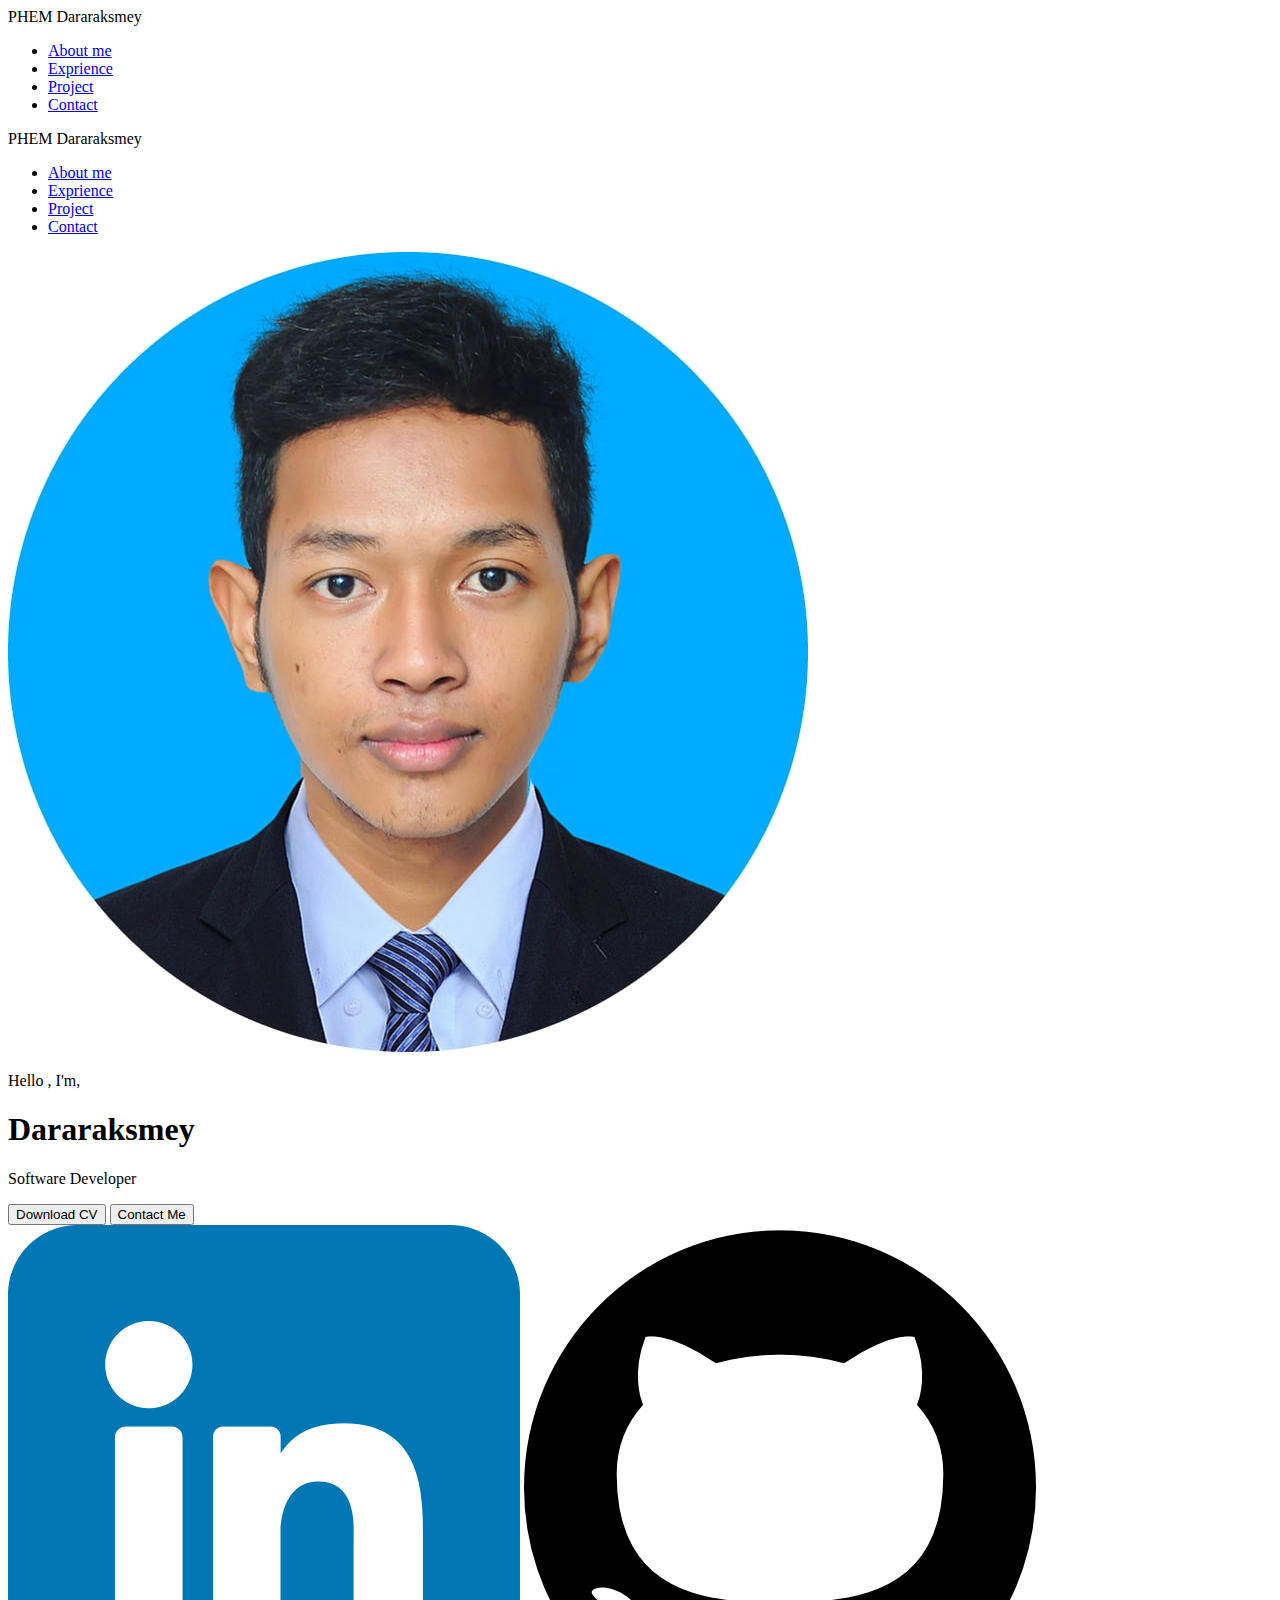
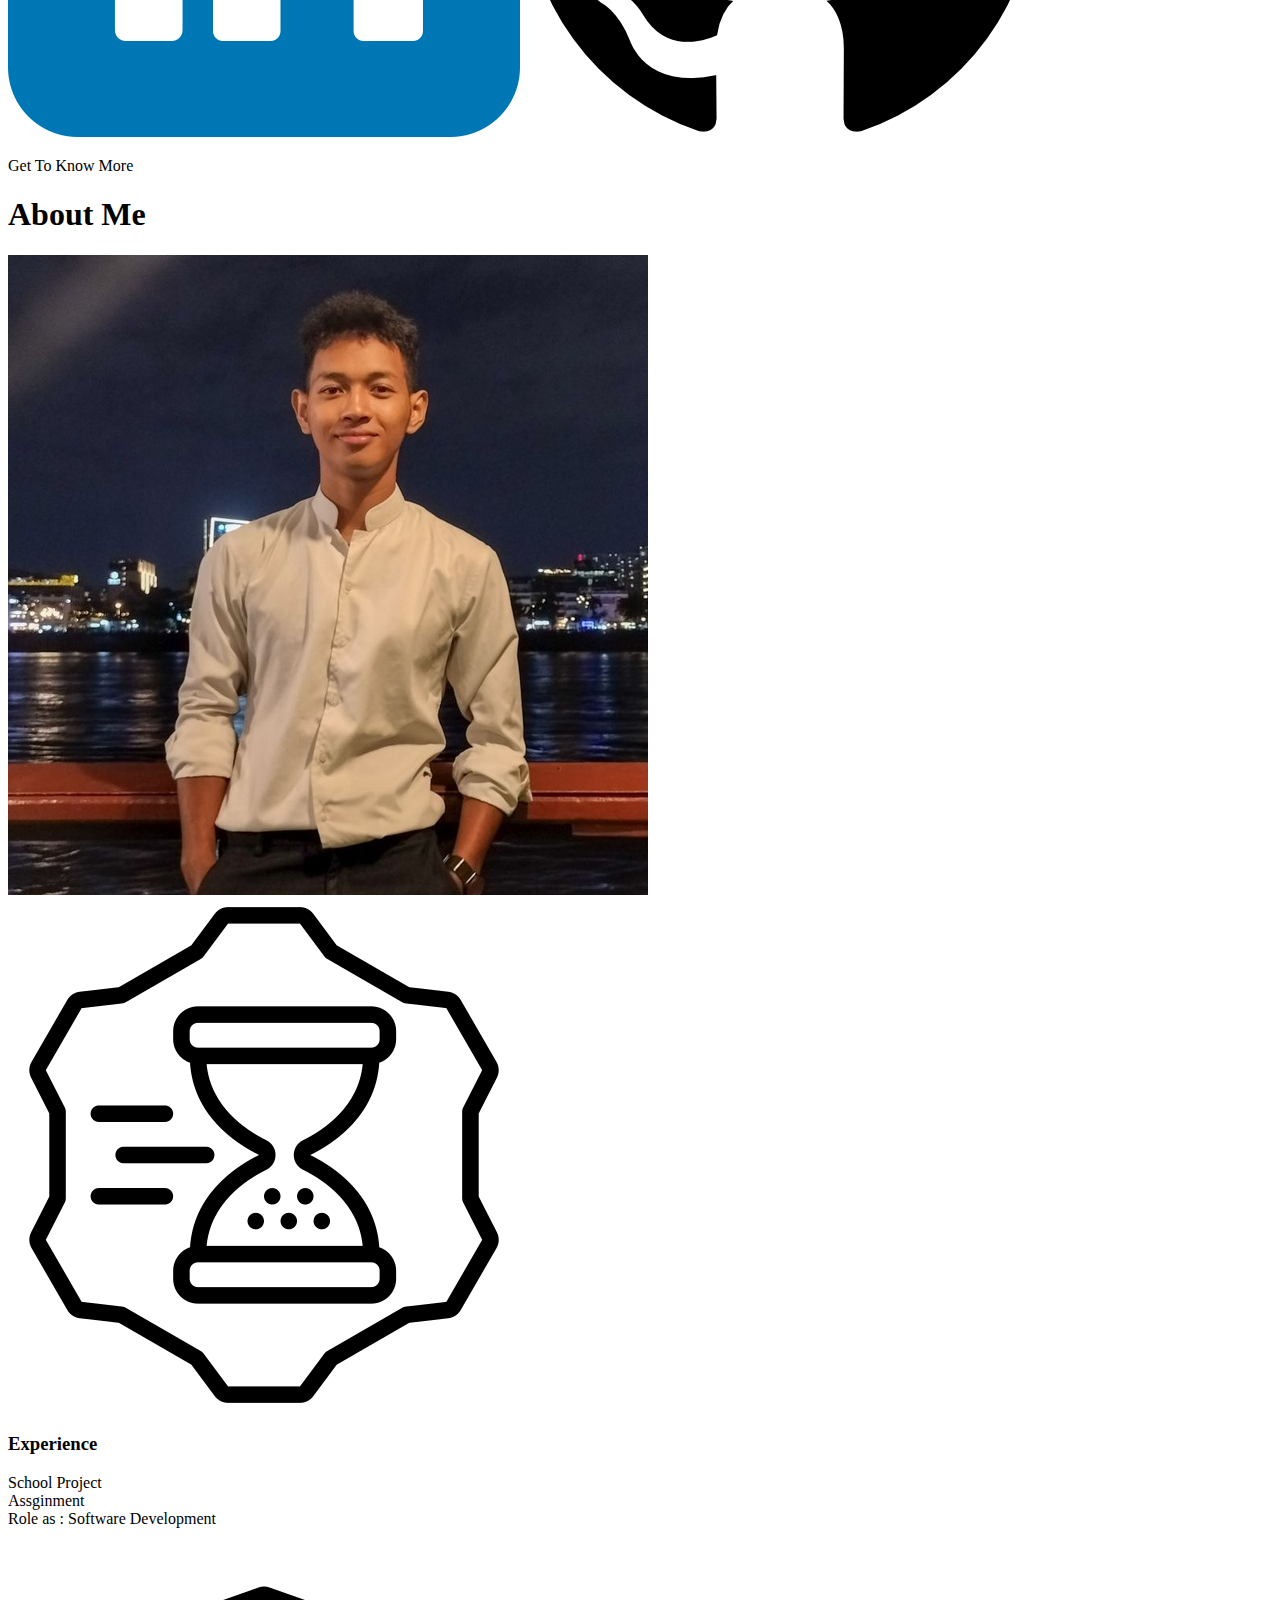
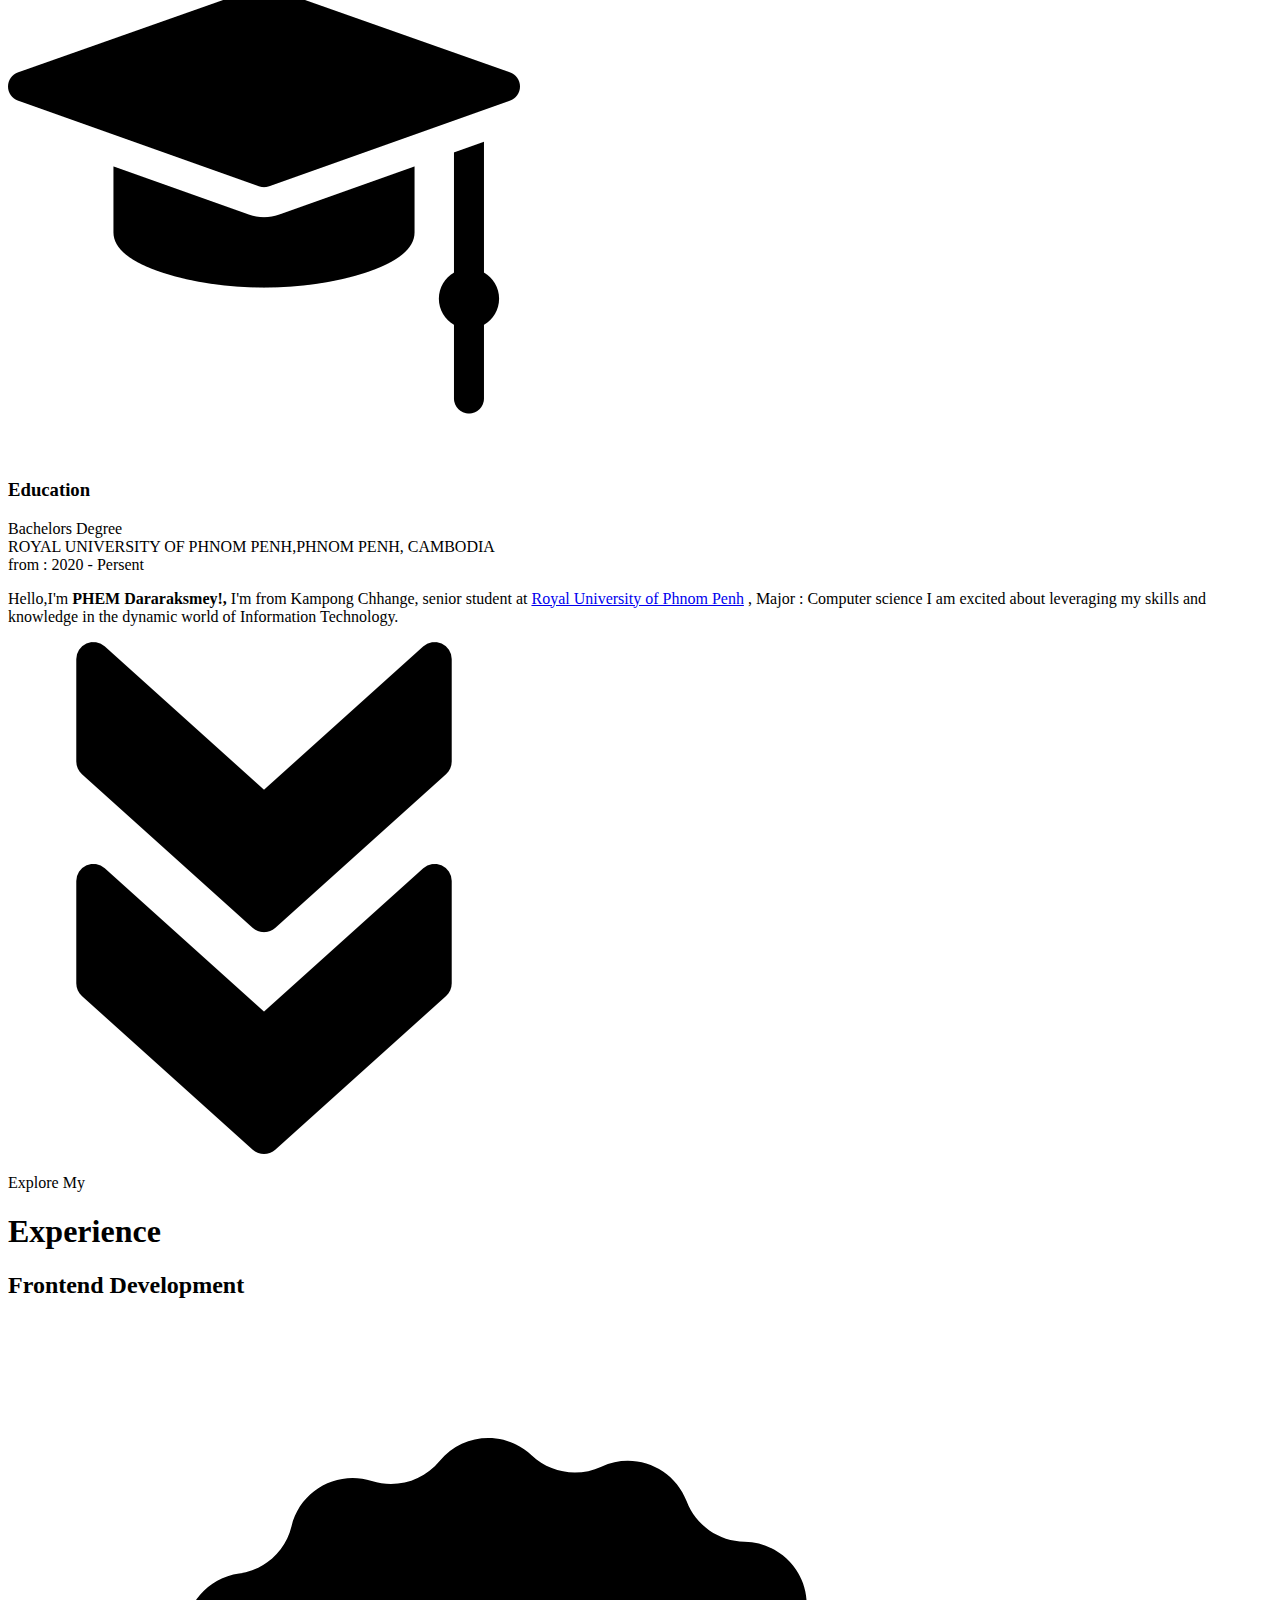
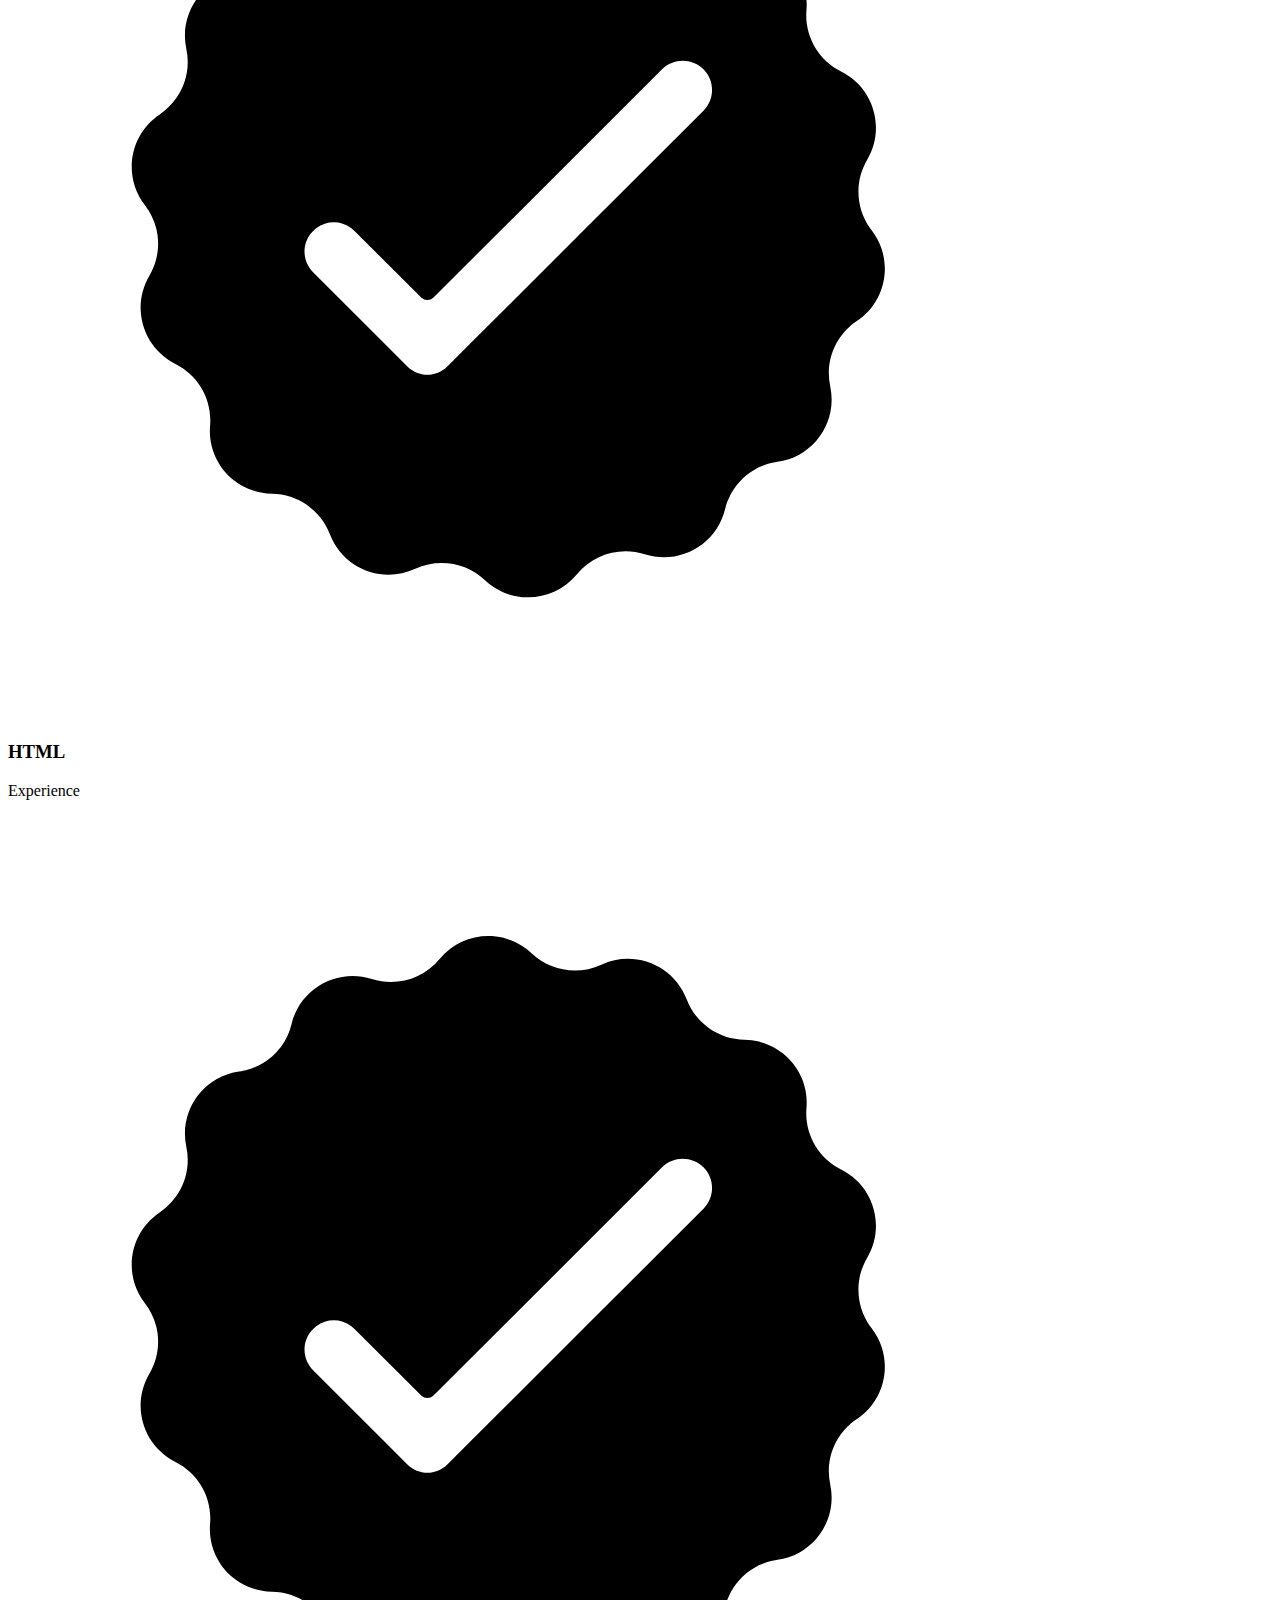
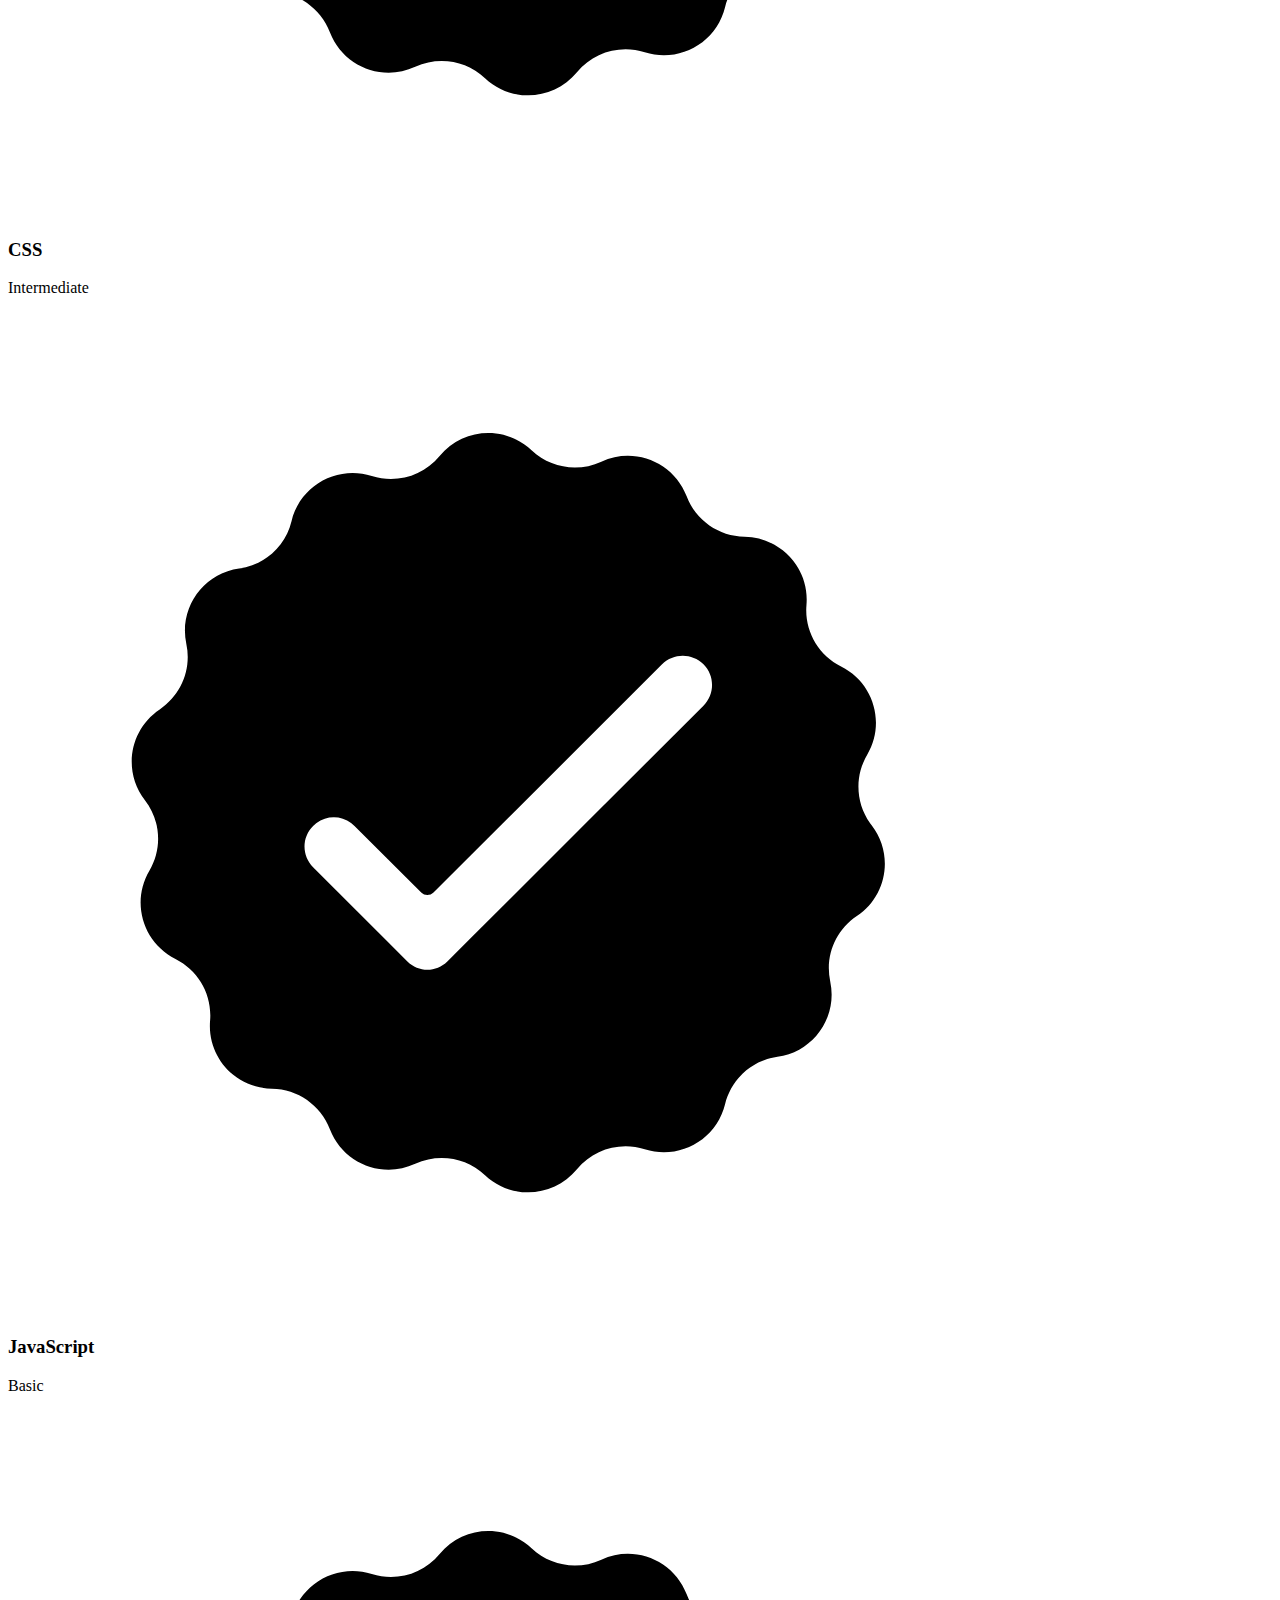
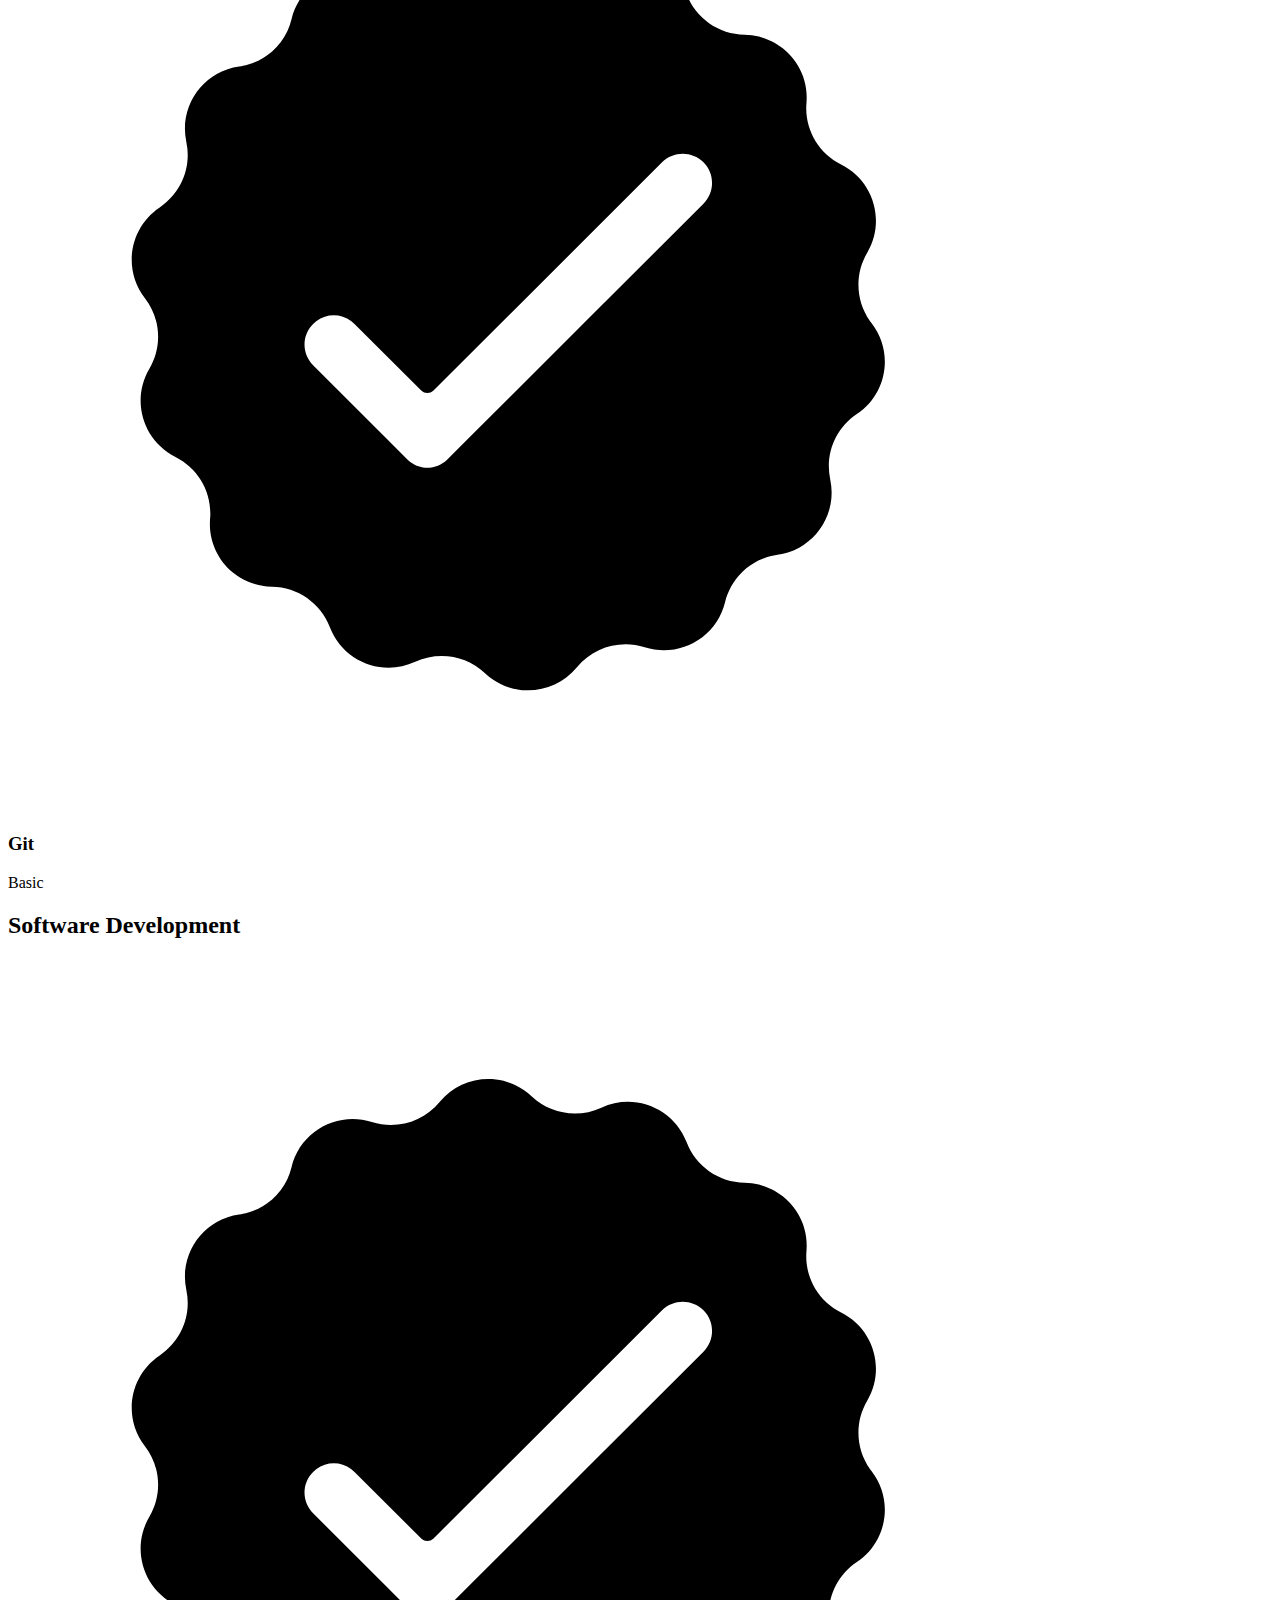
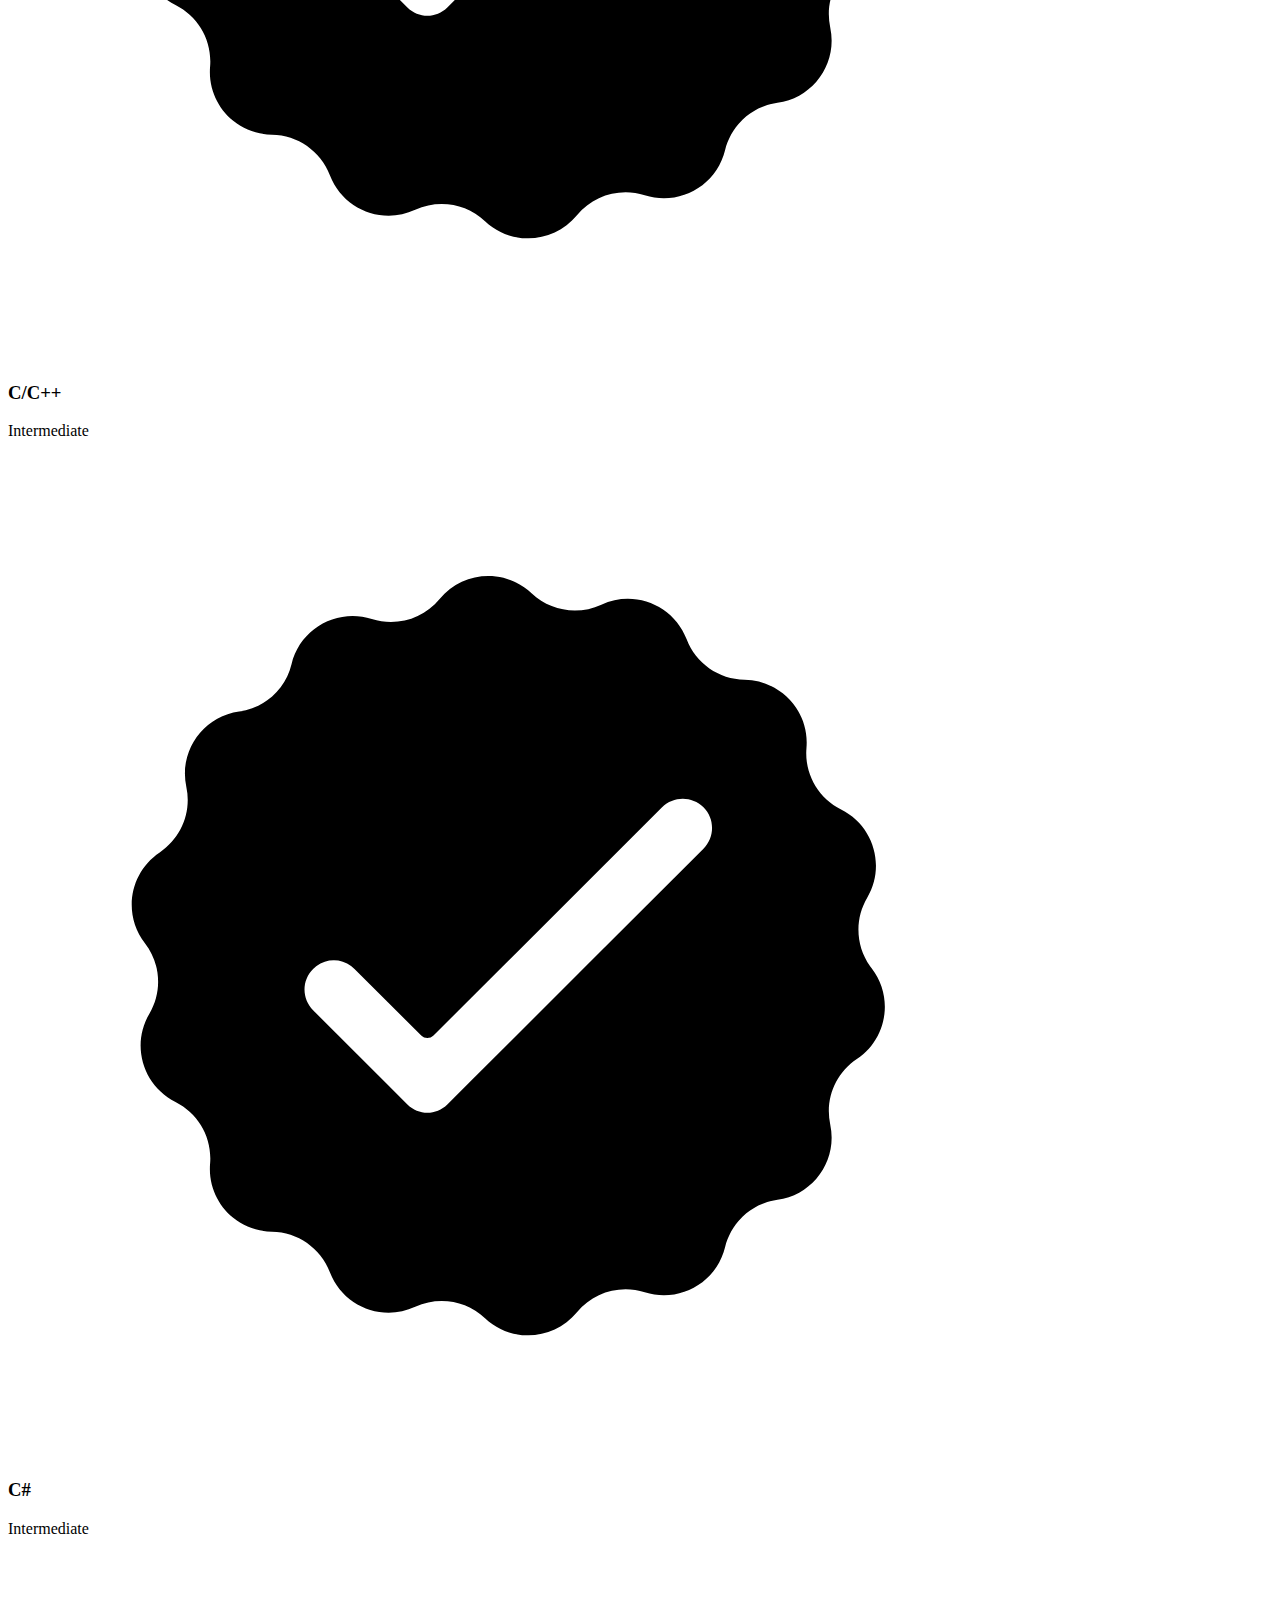
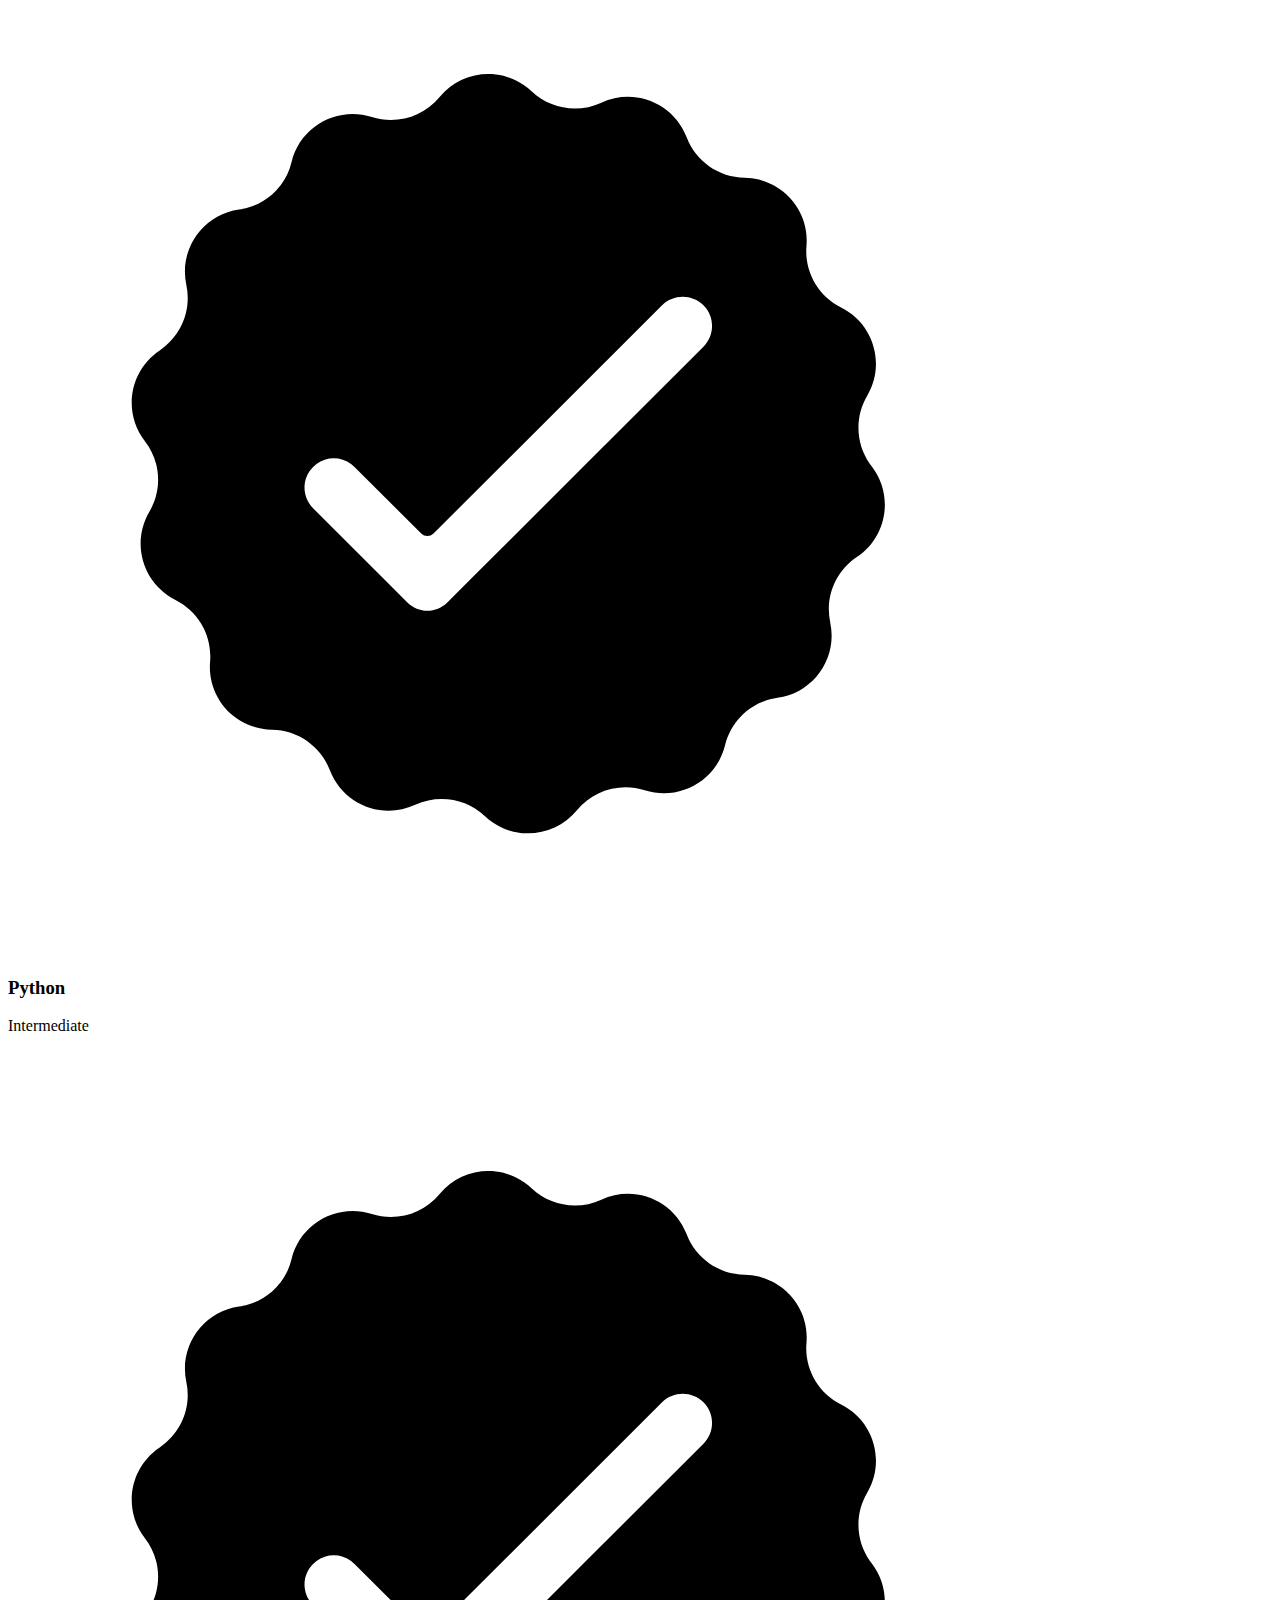
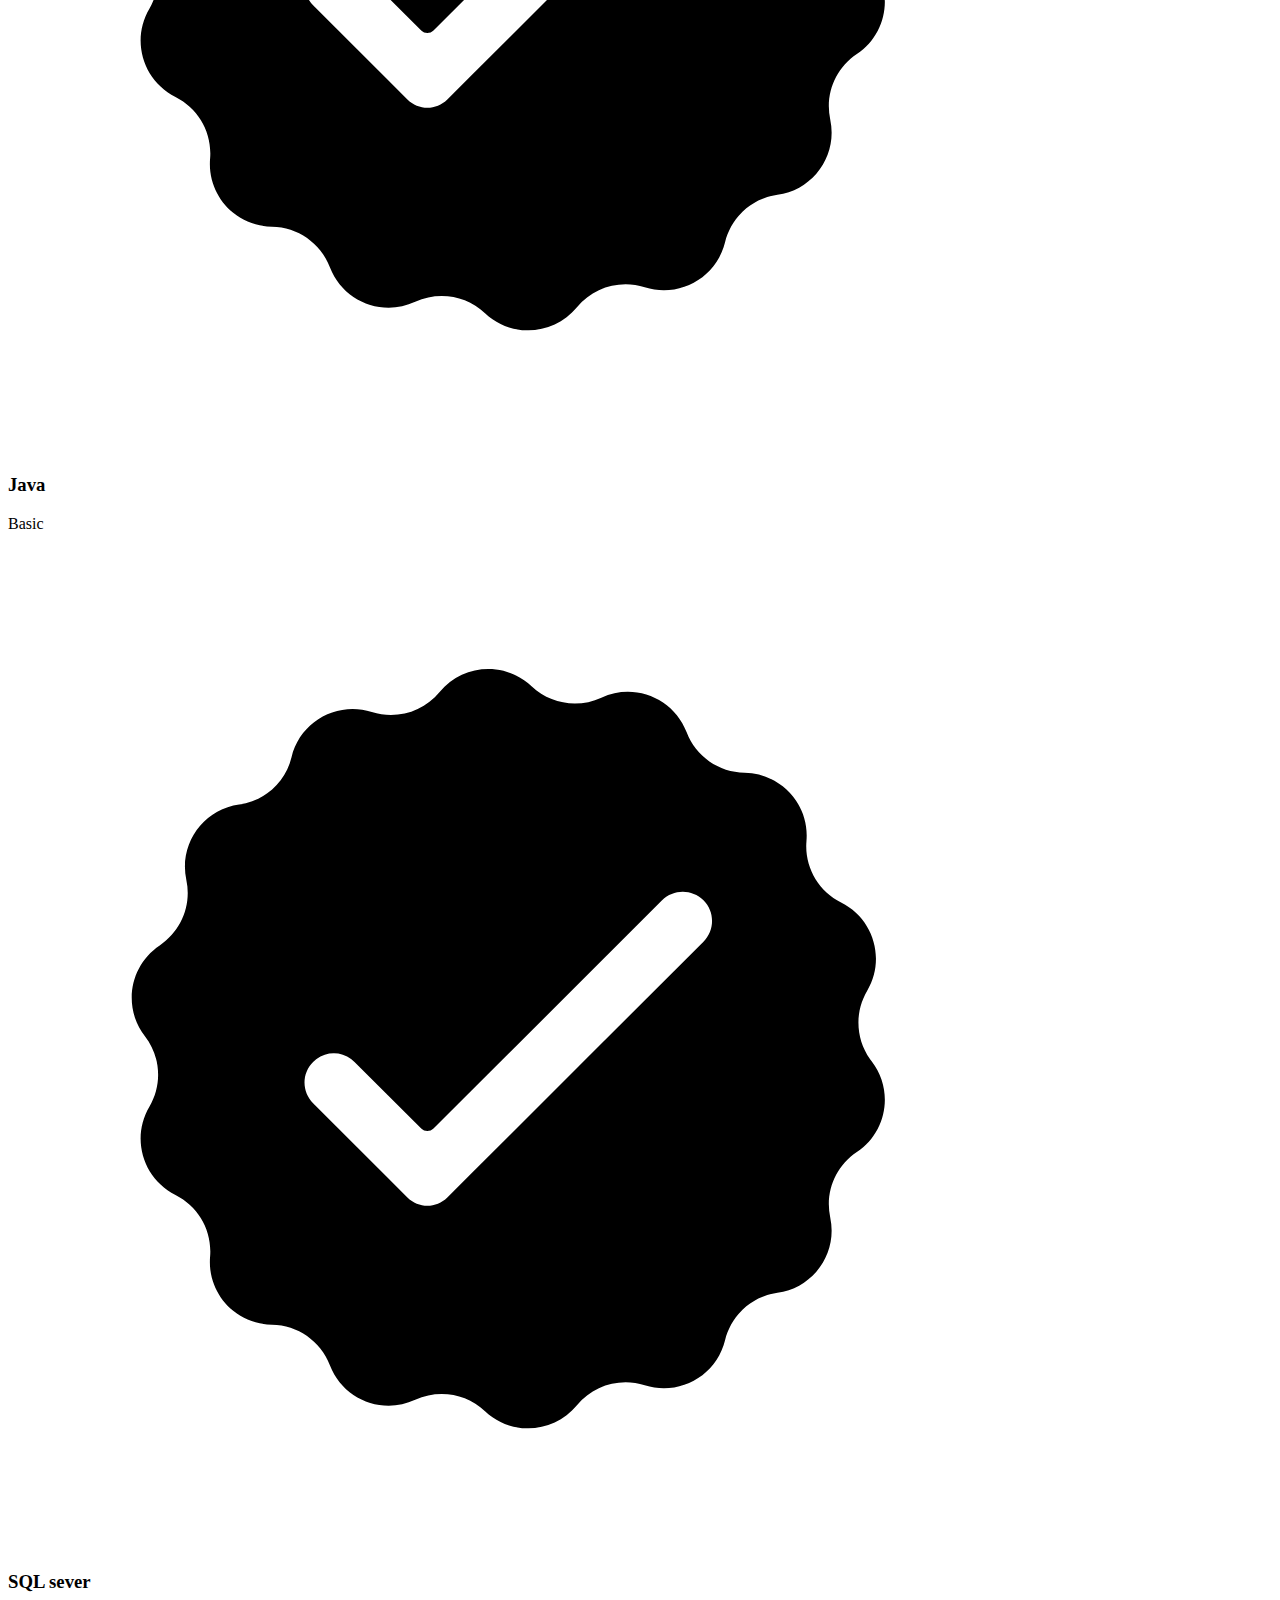
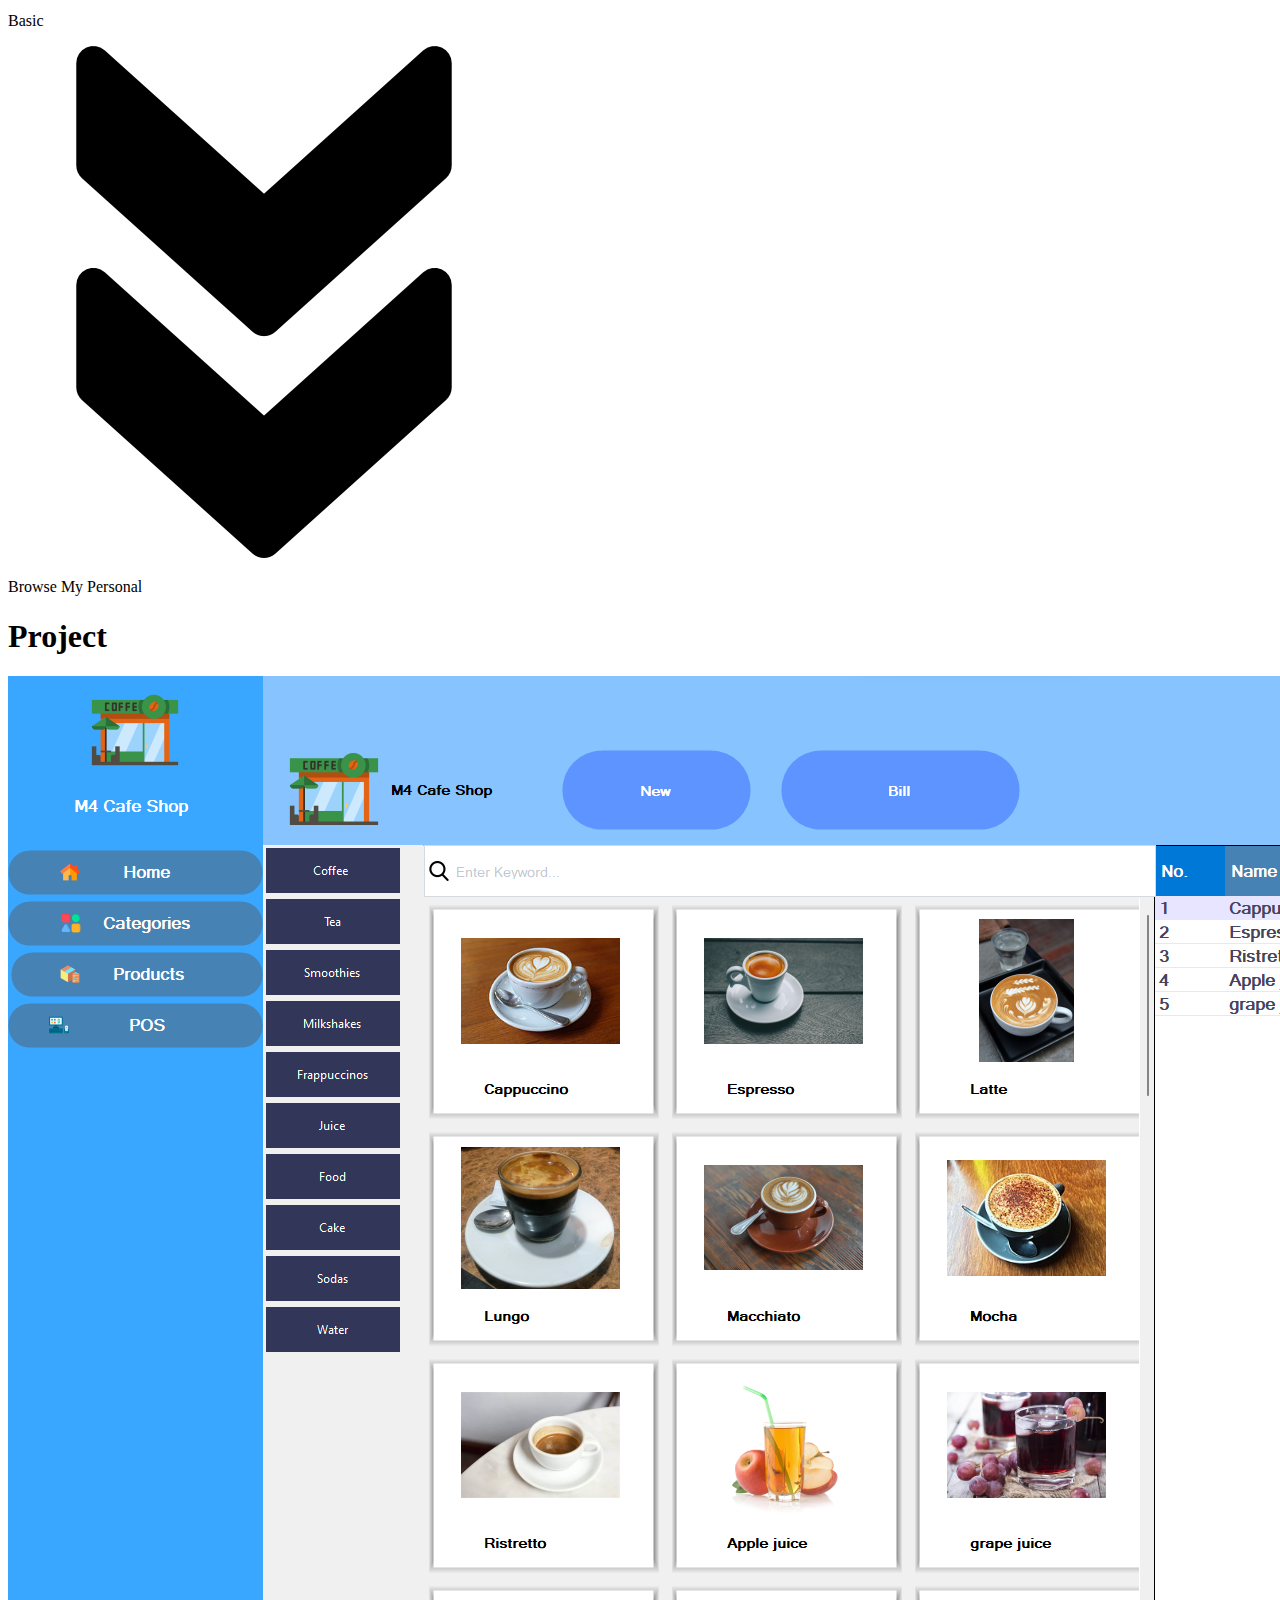
==== index.html @ fa28301b "first commit" ====
<!DOCTYPE html>
<html lang="en">
<head>
    <meta charset="UTF-8">
    <meta name="viewport" content="width=device-width, initial-scale=1.0">
    <title>Phem Dararaksmey Portfolio</title>
    <link rel="stylesheet" href="../Style/style.css">
    <link rel="stylesheet" href="../Style/muit-madie.css">
</head>
<body>
  <nav id="desktop-nav">
        <div class = "logo">PHEM Dararaksmey</div>
        <div>
            <ul class="nav-links">
                <li><a href="#about">About me</a></li>
                <li><a href="#experience">Exprience</a></li>
                <li><a href="#poject">Project</a></li>
                <li><a href="#contact">Contact</a></li>
            </ul>
        </div>
  </nav>
  <nav id="hamburger-nav">
        <div class = "logo">PHEM Dararaksmey</div>
        <div class = hamburger-menu>
            <div class="hamburger-icon" onclick="toggleMenu()">
                <span></span>
                <span></span>
                <span></span>
            </div>
            <div class="menu-links">
                <ul>
                    <li><a href="#about" onclick="toggleMenu()">About me</a></li>
                    <li><a href="#experience"onclick="toggleMenu()">Exprience</a></li>
                    <li><a href="#poject"onclick="toggleMenu()">Project</a></li>
                    <li><a href="#contact"onclick="toggleMenu()">Contact</a></li>
                </ul>
            </div>
        </div>
  </nav>
  <section id = "profile">
        <div class="section__pic-container">
            <img src="../Media/profile.jpg" alt="PHEM Dararaksmey profile image">
        </div>
        <div class="section__text">
            <p class="section__text__p1">Hello , I'm,</p>
            <h1 class="title">Dararaksmey</h1>
            <p class="section__text__p2">Software Developer</p>
                <div class="btn-container">
                    <button class="btn btn_Download-cv "onclick="window.open('../Media/PHEM Dararaksmey CV.pdf')">Download CV</button>
                    <button class="btn btn_Contact-me "onclick="window.open('#contact')">Contact Me</button>
                </div>    
                <div id="socials-container">
                    <img src="../Media/linkin-icon.png" alt="My linkin profile" class="icon" onclick="location.href ='https://www.linkedin.com/'">
                    <img src="../Media/github-icon.png" alt="My github profile" class="icon" onclick="location.href ='https://github.com/PHEM-Dararaksmey'">
                </div>
        </div>
  </section>
  <section id="about">
     <p class="section__text__p1">Get To Know More</p>
      <h1 class="title">About Me</h1>
        <div class="section-container">
          <div class="section__pic-container">
            <img
              src="../Media/about profile.jpg"
              alt="Profile picture"
              class="about-pic"
            />
          </div>
          <div class="about-details-container">
            <div class="about-containers">
              <div class="details-container">
                <img
                  src="../Media/Exprience icon.png"
                  alt="Experience icon"
                  class="icon"
                />
                <h3>Experience</h3>
                <p> School Project <br />
                    Assginment <br>
                    Role as : Software Development</p>
              </div>
              <div class="details-container">
                <img
                  src="../Media/Education icon.png"
                  alt="Education icon"
                  class="icon"
                />
                <h3>Education</h3>
                <p>Bachelors Degree <br />
                  ROYAL UNIVERSITY OF PHNOM PENH,PHNOM PENH, CAMBODIA <br>
                  from : 2020 - Persent <br>
                </p>
              </div>
            </div>
            <div class="text-container">
              <p>
                Hello,I'm <strong>PHEM Dararaksmey!,</strong>
                I'm from Kampong Chhange, senior student at <a href="https://www.rupp.edu.kh/">Royal University of Phnom Penh</a> , Major : Computer science
                I am excited about leveraging my skills and knowledge in the dynamic world of Information Technology.
              </p>
            </div>
          </div>
        </div>
        <img
          src="../Media/arrow icon.png"
          alt="Arrow icon"
          class="icon arrow"
          onclick="location.href='./#experience'"
        />
      </section>
    <section id="experience">
      <p class="section__text__p1">Explore My</p>
      <h1 class="title">Experience</h1>
      <div class="experience-details-container">
        <div class="about-containers">
          <div class="details-container">
            <h2 class="experience-sub-title">Frontend Development</h2>
            <div class="article-container">
              <article>
                <img src="../Media/checkmark.png" alt="Experience icon" class="icon">
                <div>
                  <h3>HTML</h3>
                  <p>Experience</p>
                </div>
            </article>
              <article>
                <img src="../Media/checkmark.png" alt="Experience icon" class="icon">
                <div>
                  <h3>CSS</h3>
                  <p>Intermediate</p>
                </div>
            </article>
              <article>
                <img src="../Media/checkmark.png" alt="Experience icon" class="icon">
                <div>
                  <h3>JavaScript</h3>
                  <p>Basic</p>
                </div>
            </article>
              <!-- <article>
                <img src="../Media/checkmark.png" alt="Experience icon" class="icon">
                <div>
                  <h3>JavaScript</h3>
                  <p>Basic</p>
                </div>
            </article> -->
            <article>
              <img src="../Media/checkmark.png" alt="Experience icon" class="icon">
              <div>
                <h3>Git</h3>
                <p>Basic</p>
              </div>
          </article>
            </div>
          </div>
          <div class="details-container">
            <h2 class="experience-sub-title">Software Development</h2>
            <div class="article-container">
              <article>
                <img src="../Media/checkmark.png" alt="Experience icon" class="icon">
                <div>
                  <h3>C/C++</h3>
                  <p>Intermediate</p>
                </div>
            </article>
              <article>
                <img src="../Media/checkmark.png" alt="Experience icon" class="icon">
                <div>
                  <h3>C#</h3>
                  <p>Intermediate</p>
                </div>
            </article>
              <article>
                <img src="../Media/checkmark.png" alt="Experience icon" class="icon">
                <div>
                  <h3>Python</h3>
                  <p>Intermediate</p>
                </div>
            </article>
              <article>
                <img src="../Media/checkmark.png" alt="Experience icon" class="icon">
                <div>
                  <h3>Java</h3>
                  <p>Basic</p>
                </div>
            </article>
            <article>
              <img src="../Media/checkmark.png" alt="Experience icon" class="icon">
              <div>
                <h3>SQL sever</h3>
                <p>Basic</p>
              </div>
             </article>
            </div>
          </div>
        </div>
      </div>
      <img
      src="../Media/arrow icon.png"
      alt="Arrow icon"
      class="icon arrow"
      onclick="location.href='./#poject'"
    />
    </section>
    <section id="project">
      <p class="section__text__p1">Browse My Personal</p>
      <h1 class="title">Project</h1>
      <div class="experience-details-container">
        <div class="about-containers">
          <div class="details-container">
            <div class="article-container">
              <img src="../Media/Cafe Shop POS.png" alt="Cafe POS System" class="project-img">
            </div>
            <h2 class="experience-sub-title project-title">Cafe POS System (C#.Net)</h2>
            <div class="btn-container">
              <button 
                class="btn btn-github" 
                onclick="location.href='https://github.com/PHEM-Dararaksmey/Cafe-Shop-POS-System'"
              >
              Github
              </button>
              <button
              class="btn btn-LiveDemo" 
              onclick="location.href='https://www.youtube.com/channel/UCWuFyLzy_G9qHknCTqGNP5g'"
              >
              Live Demo
              </button>
            </div>
          </div>
          <div class="details-container color-container">
            <div class="article-container">
              <img src="../Media/Slot machines.png" 
              alt="Project 2" 
              class="project-img">  
            </div>
            <h2 class="experience-sub-title project-title">slot-machine(JavaScript)</h2>
            <div class="btn-container">
              <button
              class="btn btn-github"
              onclick="location.href='https://github.com/PHEM-Dararaksmey/slot-machine-JavaScript'"
              >
              Github
              </button>
              <button 
              class="btn btn-LiveDemo"
              onclick="location.href='https://www.youtube.com/channel/UCWuFyLzy_G9qHknCTqGNP5g'"
              >
              Live Demo
              </button>
            </div>
          </div>
          <div class="details-container color-container">
            <div class="article-container">
              <img src="../Media/Re.png" 
              alt="Project 3" 
              class="project-img">  
            </div>
            <h2 class="experience-sub-title project-title">Renovation company website</h2>
            <div class="btn-container">
              <button
              class="btn btn-github"
              onclick="location.href='https://github.com/PHEM-Dararaksmey/Renovation-company'"
              >
              Github
              </button>
              <button 
              class="btn btn-LiveDemo"
              onclick="location.href='https://www.youtube.com/channel/UCWuFyLzy_G9qHknCTqGNP5g'"
              >
              Live Demo
              </button>
            </div>
          </div>
        </div>
      </div>
      <img
        src="../Media/arrow icon.png"
        alt="Arrow icon"
        class="icon arrow"
        onclick="location.href='./#contact'"
      />
    </section>
    <script src="script.js"></script>
</body>
</html>
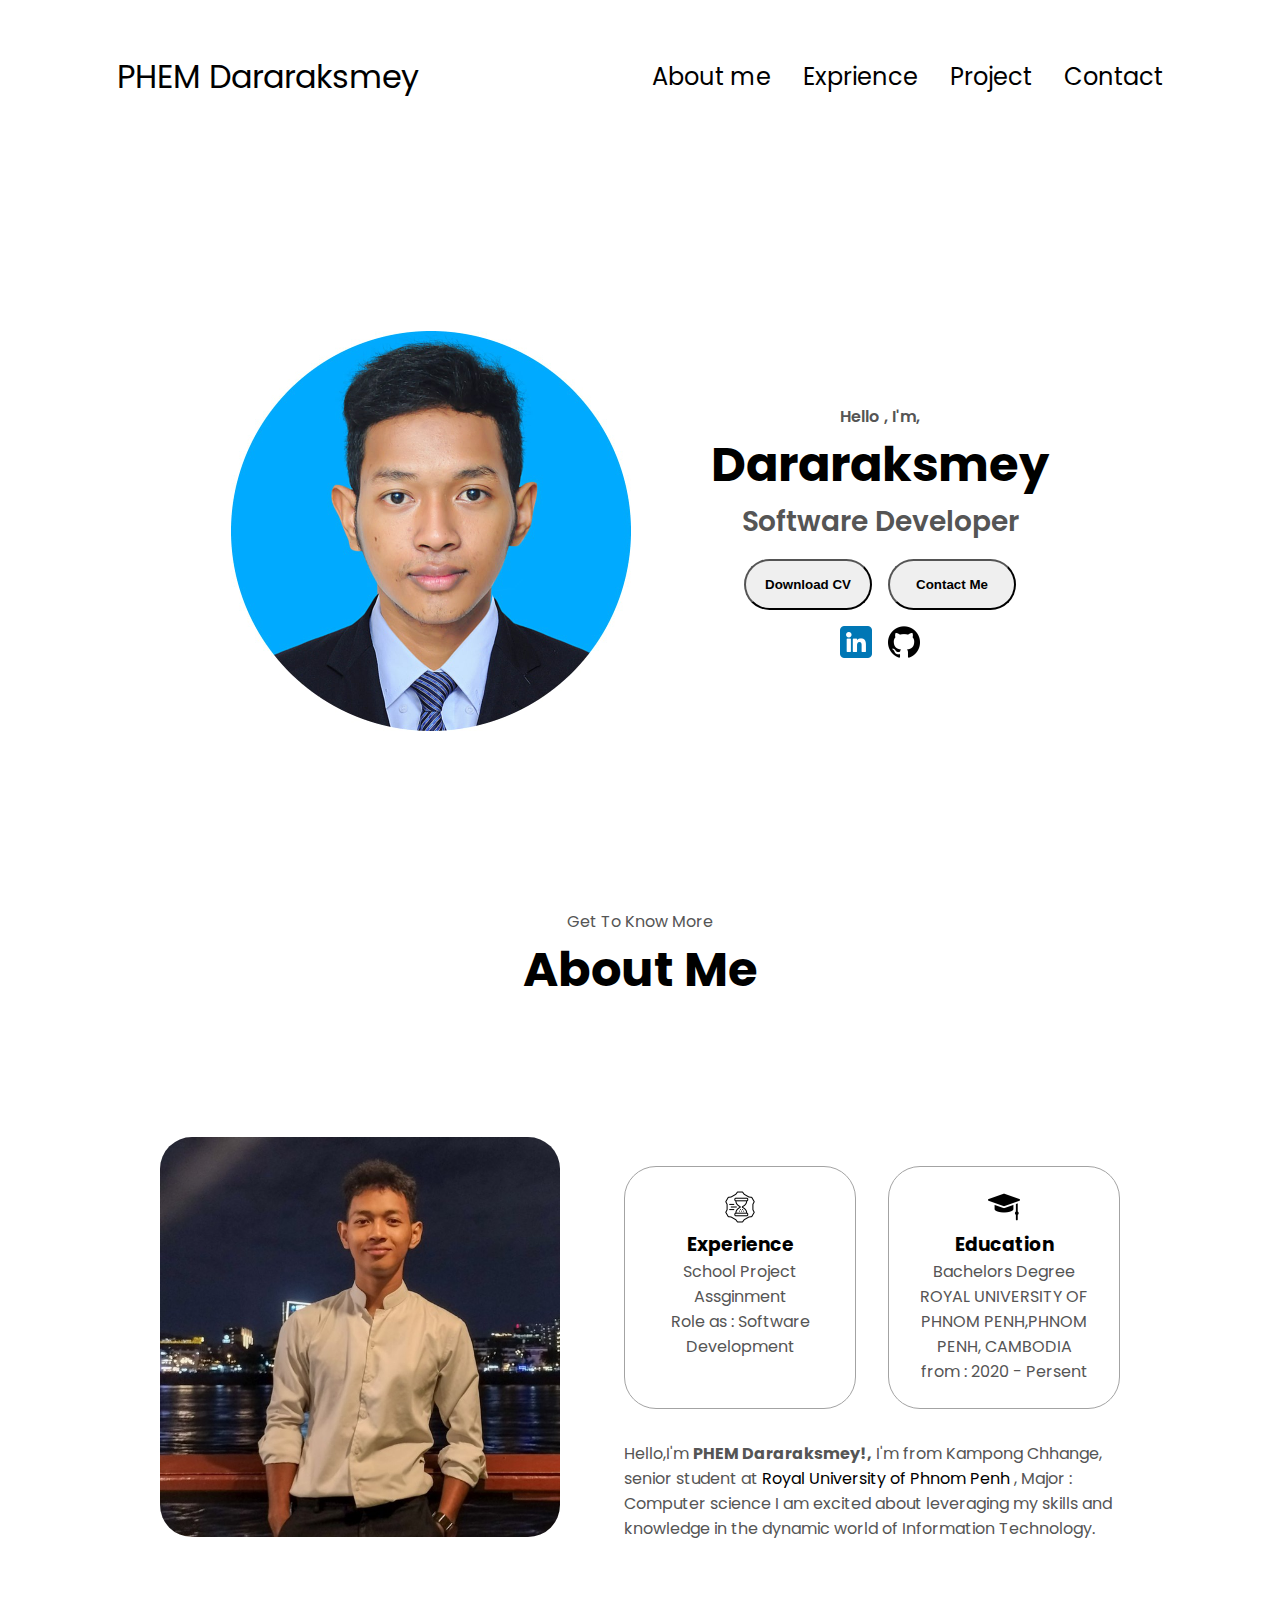
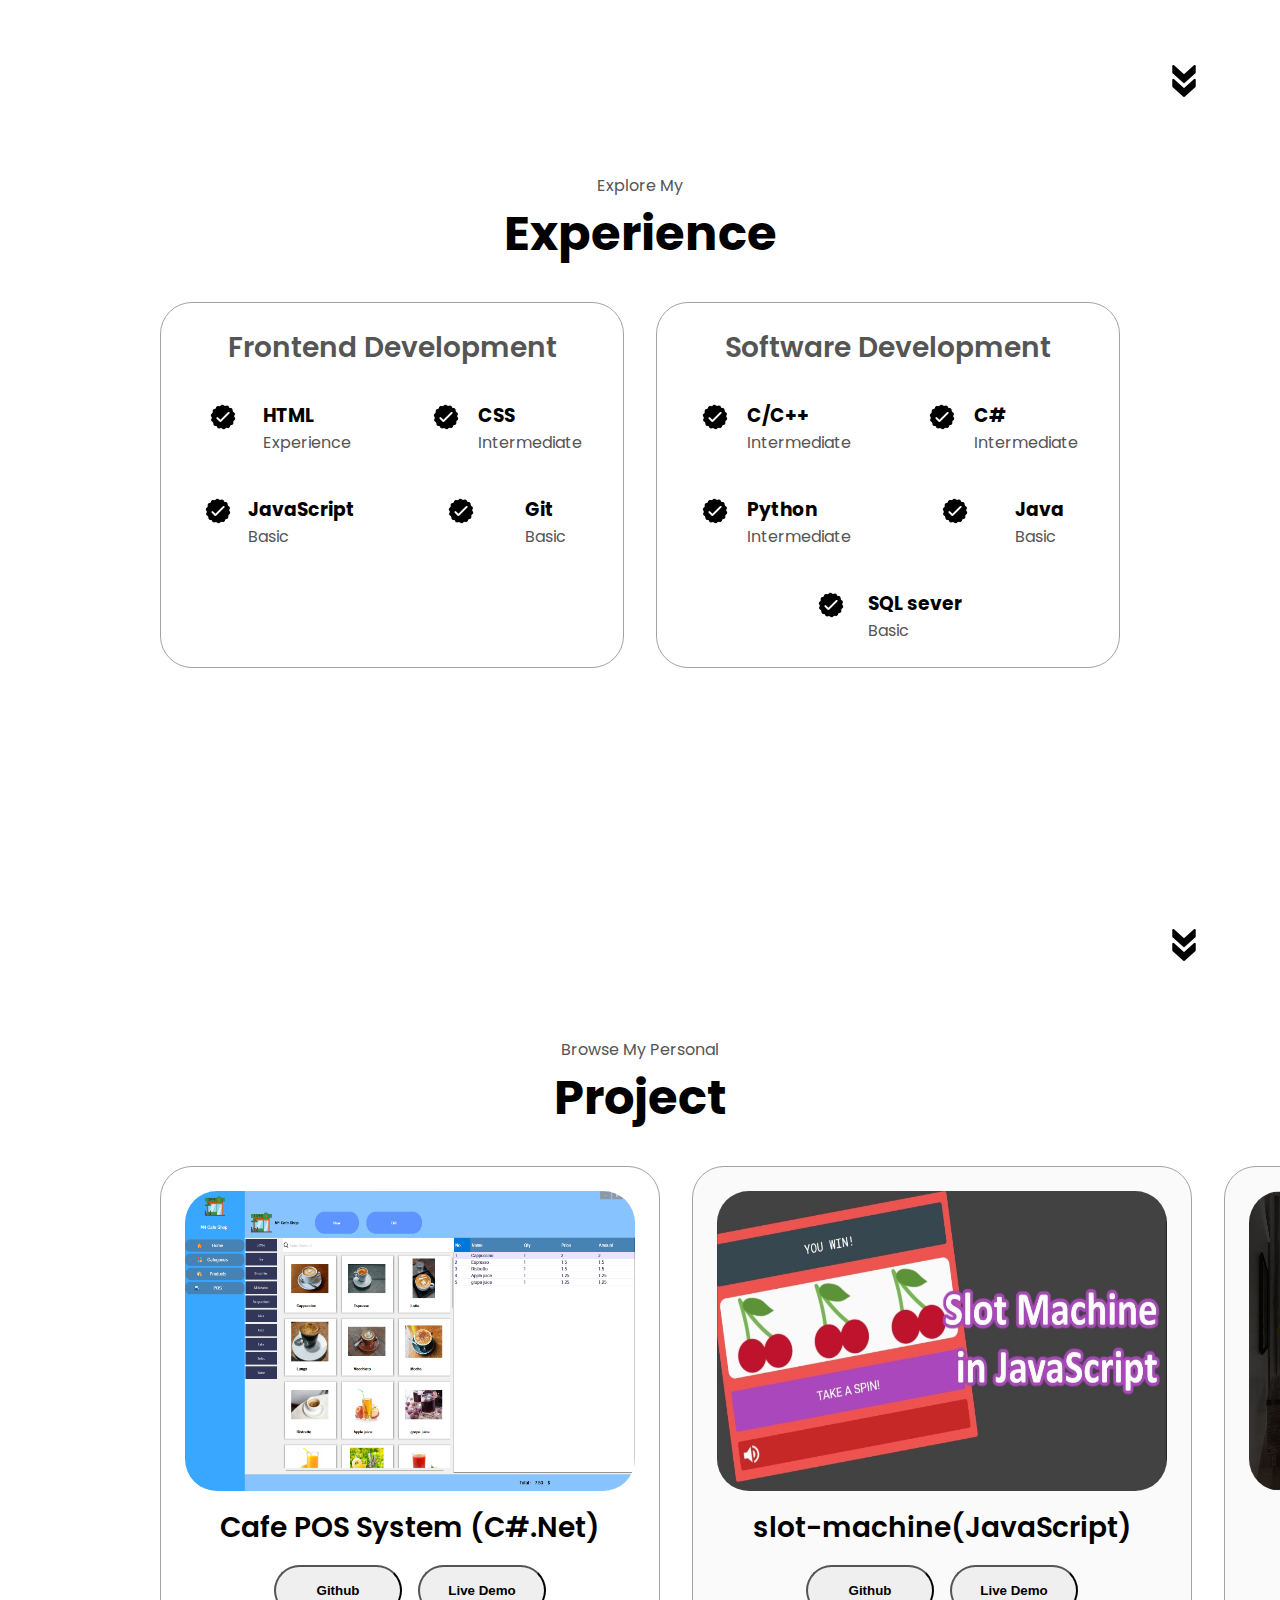
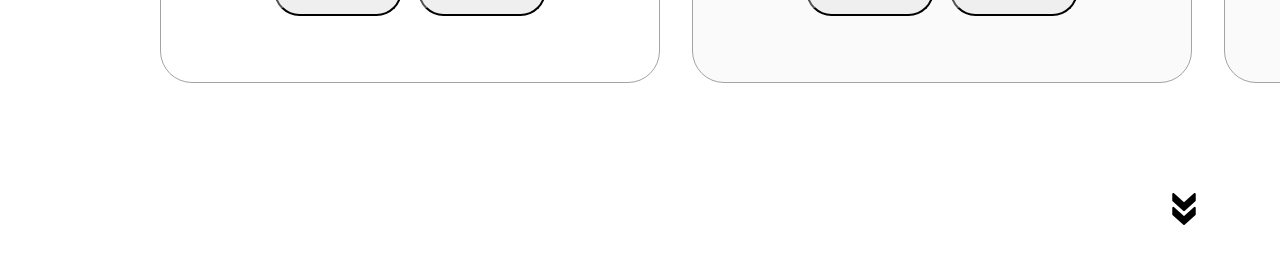
==== commit af253f78: "new update" ====
--- a/index.html
+++ b/index.html
@@ -4,8 +4,8 @@
     <meta charset="UTF-8">
     <meta name="viewport" content="width=device-width, initial-scale=1.0">
     <title>Phem Dararaksmey Portfolio</title>
-    <link rel="stylesheet" href="../Style/style.css">
-    <link rel="stylesheet" href="../Style/muit-madie.css">
+    <link rel="stylesheet" href="./style.css">
+    <link rel="stylesheet" href="./muit-madie.css">
 </head>
 <body>
   <nav id="desktop-nav">
--- a/style.css
+++ b/style.css
@@ -0,0 +1,371 @@
+@import url("https://fonts.googleapis.com/css2?family=Poppins:wght@300;400;500;600&display=swap");
+
+* {
+  margin: 0;
+  padding: 0;
+}
+
+body {
+  font-family: "Poppins", sans-serif;
+}
+
+html {
+  scroll-behavior: smooth;
+}
+
+p {
+  color: rgb(85, 85, 85);
+}
+
+/* TRANSITION */
+
+a,
+.btn {
+  transition: all 300ms ease;
+}
+
+/* DESKTOP NAV */
+
+nav,
+.nav-links {
+  display: flex;
+}
+
+nav {
+  justify-content: space-around;
+  align-items: center;
+  height: 17vh;
+}
+
+.nav-links {
+  gap: 2rem;
+  list-style: none;
+  font-size: 1.5rem;
+}
+
+a {
+  color: black;
+  text-decoration: none;
+  text-decoration-color: white;
+}
+
+a:hover {
+  color: grey;
+  text-decoration: underline;
+  text-underline-offset: 1rem;
+  text-decoration-color: rgb(181, 181, 181);
+}
+
+.logo {
+  font-size: 2rem;
+}
+
+.logo:hover {
+  cursor: default;
+}
+
+/* HAMBURGER MENU */
+
+#hamburger-nav {
+  display: none;
+}
+
+.hamburger-menu {
+  position: relative;
+  display: inline-block;
+}
+
+.hamburger-icon {
+  display: flex;
+  flex-direction: column;
+  justify-content: space-between;
+  height: 24px;
+  width: 30px;
+  cursor: pointer;
+}
+
+.hamburger-icon span {
+  width: 100%;
+  height: 2px;
+  background-color: black;
+  transition: all 0.3 ease-in-out;
+}
+
+.menu-links {
+  position: absolute;
+  top: 100%;
+  right: 0;
+  background-color: white;
+  width: fit-content;
+  max-height: 0;
+  overflow: hidden;
+  transition: all 0.3 ease-in-out;
+}
+
+.menu-links a {
+  display: block;
+  padding: 10px;
+  text-align: center;
+  font-size: 1.5rem;
+  color: black;
+  text-decoration: none;
+  transition: all 0.3 ease-in-out;
+}
+
+.menu-links li {
+  list-style: none;
+}
+
+.menu-links.open {
+  max-height: 300px;
+}
+
+.hamburger-icon.open span:first-child {
+  transform: rotate(45deg) translate(10px, 5px);
+}
+
+.hamburger-icon.open span:nth-child(2) {
+  opacity: 0;
+}
+
+.hamburger-icon.open span:last-child {
+  transform: rotate(-45deg) translate(10px, -5px);
+}
+
+.hamburger-icon span:first-child {
+  transform: none;
+}
+
+.hamburger-icon span:first-child {
+  opacity: 1;
+}
+
+.hamburger-icon span:first-child {
+  transform: none;
+}
+
+/* SECTIONS */
+
+section {
+  padding-top: 4vh;
+  height: 96vh;
+  margin: 0 10rem;
+  box-sizing: border-box;
+  min-height: fit-content;
+}
+
+.section-container {
+  display: flex;
+}
+
+/* PROFILE SECTION */
+
+#profile {
+  display: flex;
+  justify-content: center;
+  gap: 5rem;
+  height: 80vh;
+}
+
+.section__pic-container {
+  display: flex;
+  height: 400px;
+  width: 400px;
+  margin: auto 0;
+}
+
+.section__text {
+  align-self: center;
+  text-align: center;
+}
+
+.section__text p {
+  font-weight: 600;
+}
+
+.section__text__p1 {
+  text-align: center;
+}
+
+.section__text__p2 {
+  font-size: 1.75rem;
+  margin-bottom: 1rem;
+}
+
+.title {
+  font-size: 3rem;
+  text-align: center;
+}
+
+#socials-container {
+  display: flex;
+  justify-content: center;
+  margin-top: 1rem;
+  gap: 1rem;
+}
+
+/* ICONS */
+
+.icon {
+  cursor: pointer;
+  height: 2rem;
+}
+
+/* BUTTONS */
+
+.btn-container {
+  display: flex;
+  justify-content: center;
+  gap: 1rem;
+}
+
+.btn {
+  font-weight: 600;
+  transition: all 300ms ease;
+  padding: 1rem;
+  width: 8rem;
+  border-radius: 2rem;
+}
+
+.btn-color-1,
+.btn-color-2 {
+  border: rgb(53, 53, 53) 0.1rem solid;
+}
+
+.btn-color-1:hover,
+.btn-color-2:hover {
+  cursor: pointer;
+}
+
+.btn-color-1,
+.btn-color-2:hover {
+  background: rgb(53, 53, 53);
+  color: white;
+}
+
+.btn-color-1:hover {
+  background: rgb(0, 0, 0);
+}
+
+.btn-color-2 {
+  background: none;
+}
+
+.btn-color-2:hover {
+  border: rgb(255, 255, 255) 0.1rem solid;
+}
+
+.btn-container {
+  gap: 1rem;
+}
+
+/* ABOUT SECTION */
+
+#about {
+  position: relative;
+}
+
+.about-containers {
+  gap: 2rem;
+  margin-bottom: 2rem;
+  margin-top: 2rem;
+}
+
+.about-details-container {
+  justify-content: center;
+  flex-direction: column;
+}
+
+.about-containers,
+.about-details-container {
+  display: flex;
+}
+
+.about-pic {
+  border-radius: 2rem;
+}
+
+.arrow {
+  position: absolute;
+  right: -5rem;
+  bottom: 2.5rem;
+}
+
+.details-container {
+  padding: 1.5rem;
+  flex: 1;
+  background: white;
+  border-radius: 2rem;
+  border: rgb(53, 53, 53) 0.1rem solid;
+  border-color: rgb(163, 163, 163);
+  text-align: center;
+}
+
+.section-container {
+  gap: 4rem;
+  height: 80%;
+}
+.section__pic-container {
+  height: 400px;
+  width: 400px;
+  margin: auto 0;
+}
+
+/* Experience setcion */
+#experience{
+  position: relative;
+}
+
+.experience-sub-title{
+  color: rgb(85, 85, 85);
+  font-weight: 600;
+  font-size: 1.75rem;
+  margin-bottom: 2rem;
+}
+
+.experience-details-container{
+  display: flex;
+  justify-content: center;
+  flex-direction: column;
+}
+
+.article-container{
+  display: flex;
+  text-align: initial;
+  flex-wrap: wrap;
+  flex-direction: row;
+  gap:2.5rem;
+  justify-content: space-around;
+}
+
+article{
+  display: flex;
+  width: 10rem;
+  justify-content: space-around;
+  gap: 0.5rem;
+}
+
+article .icon{
+  cursor: default;
+}
+/* PROJECTS SECTION */
+#project{
+  position: relative;
+}
+.color-container{
+  border-color: rgb(163,   163, 163);
+  background: rgb(250, 250, 250);
+}
+.project-img{
+  border-radius: 2rem;
+  width:  450px;
+  height: 300px;
+}
+.project-title{
+  margin: 1rem;
+  color: black;
+}
+.project-btn{
+  color: black;
+  border-color: rgb(163, 163, 163);
+}
--- a/muit-madie.css
+++ b/muit-madie.css
@@ -0,0 +1,9 @@
+@media screen and (max-width:1200px) {
+    #desktop-nav{
+        display: none;
+    }
+    #hamburger-nav{
+        display: flex;
+    }
+    
+}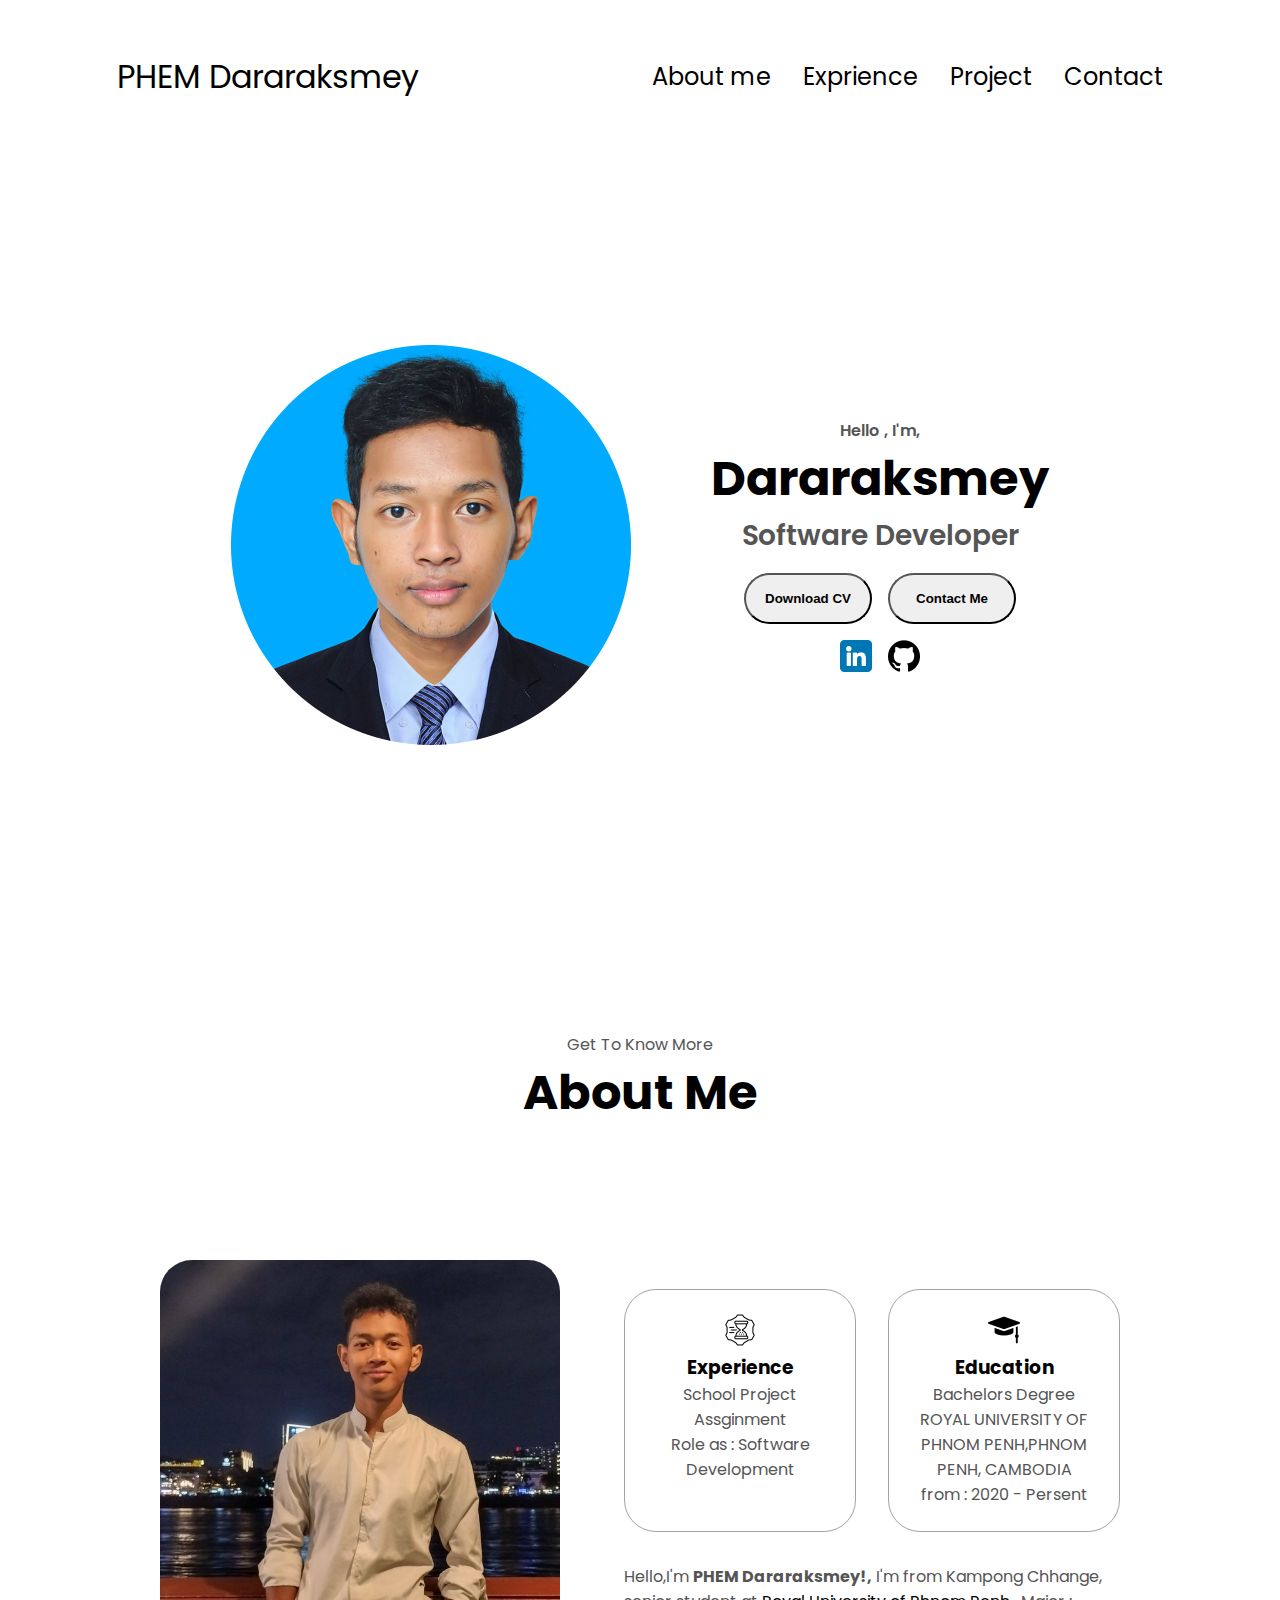
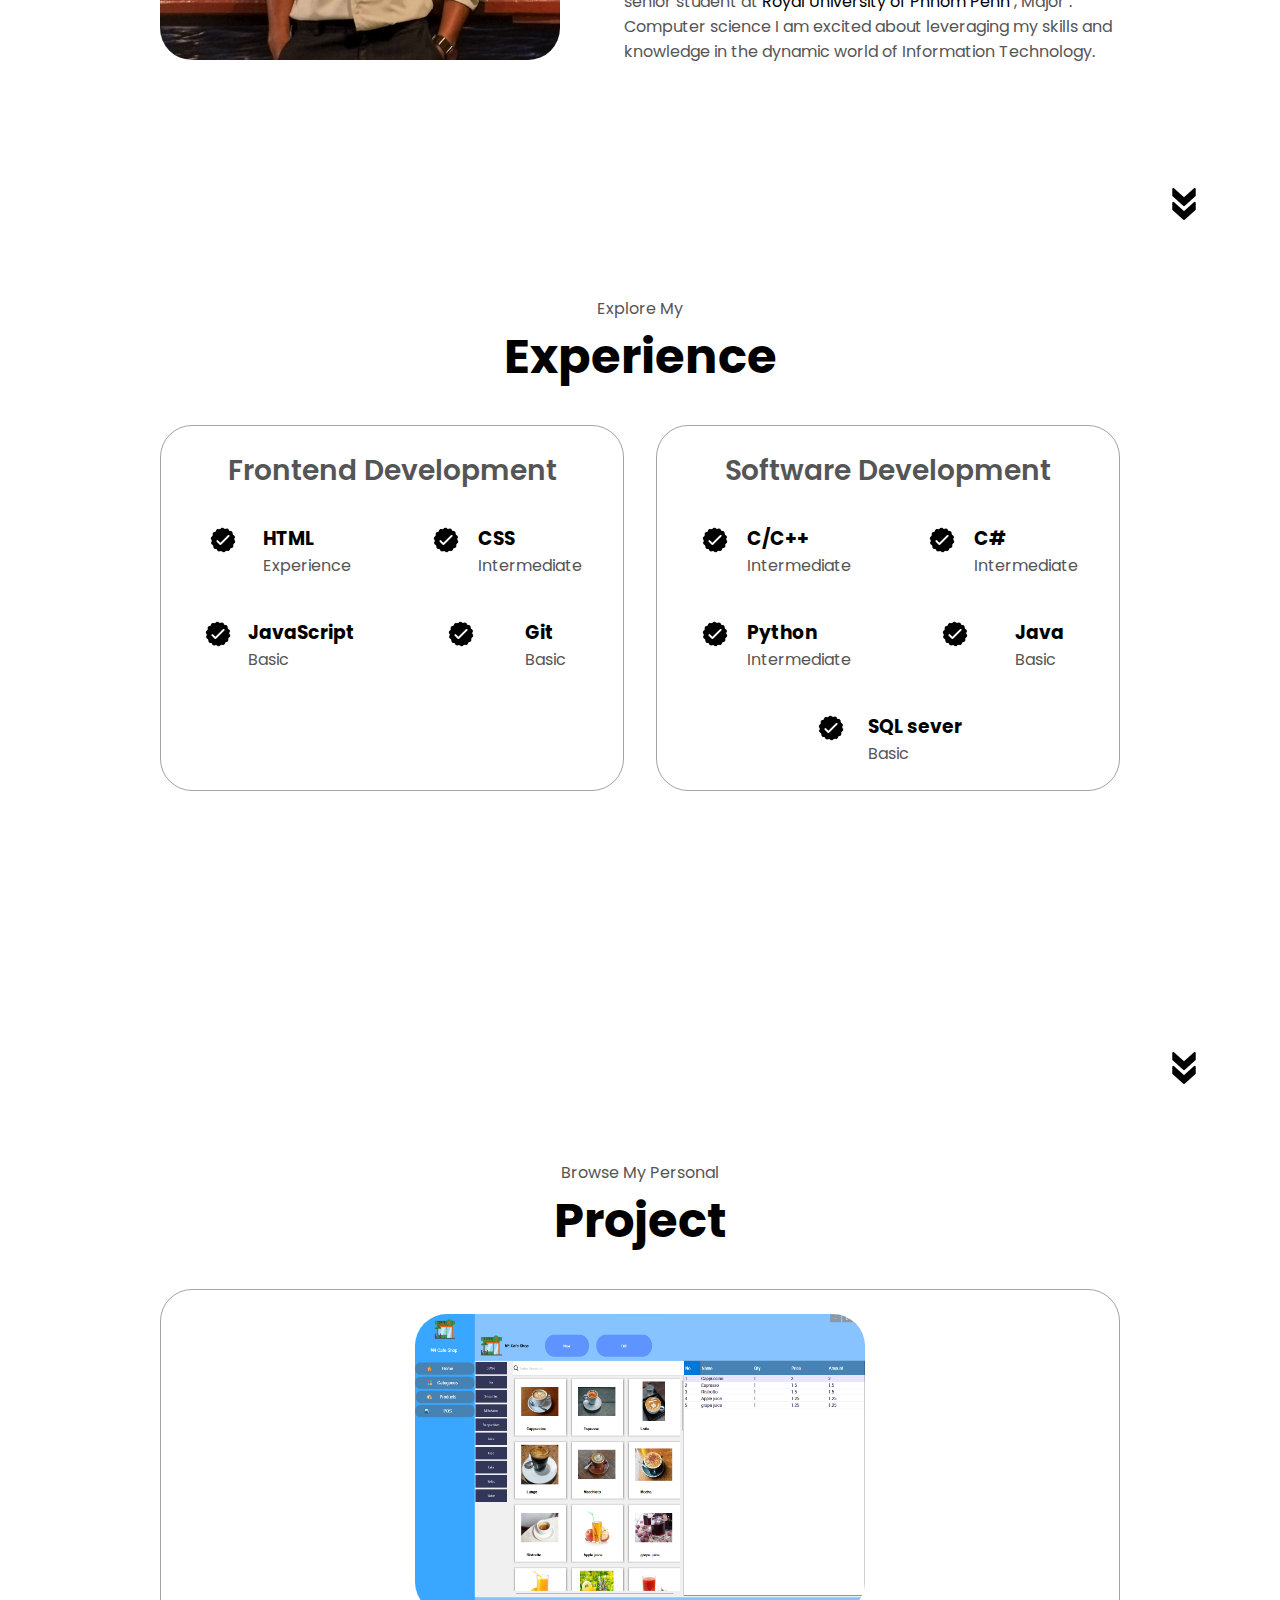
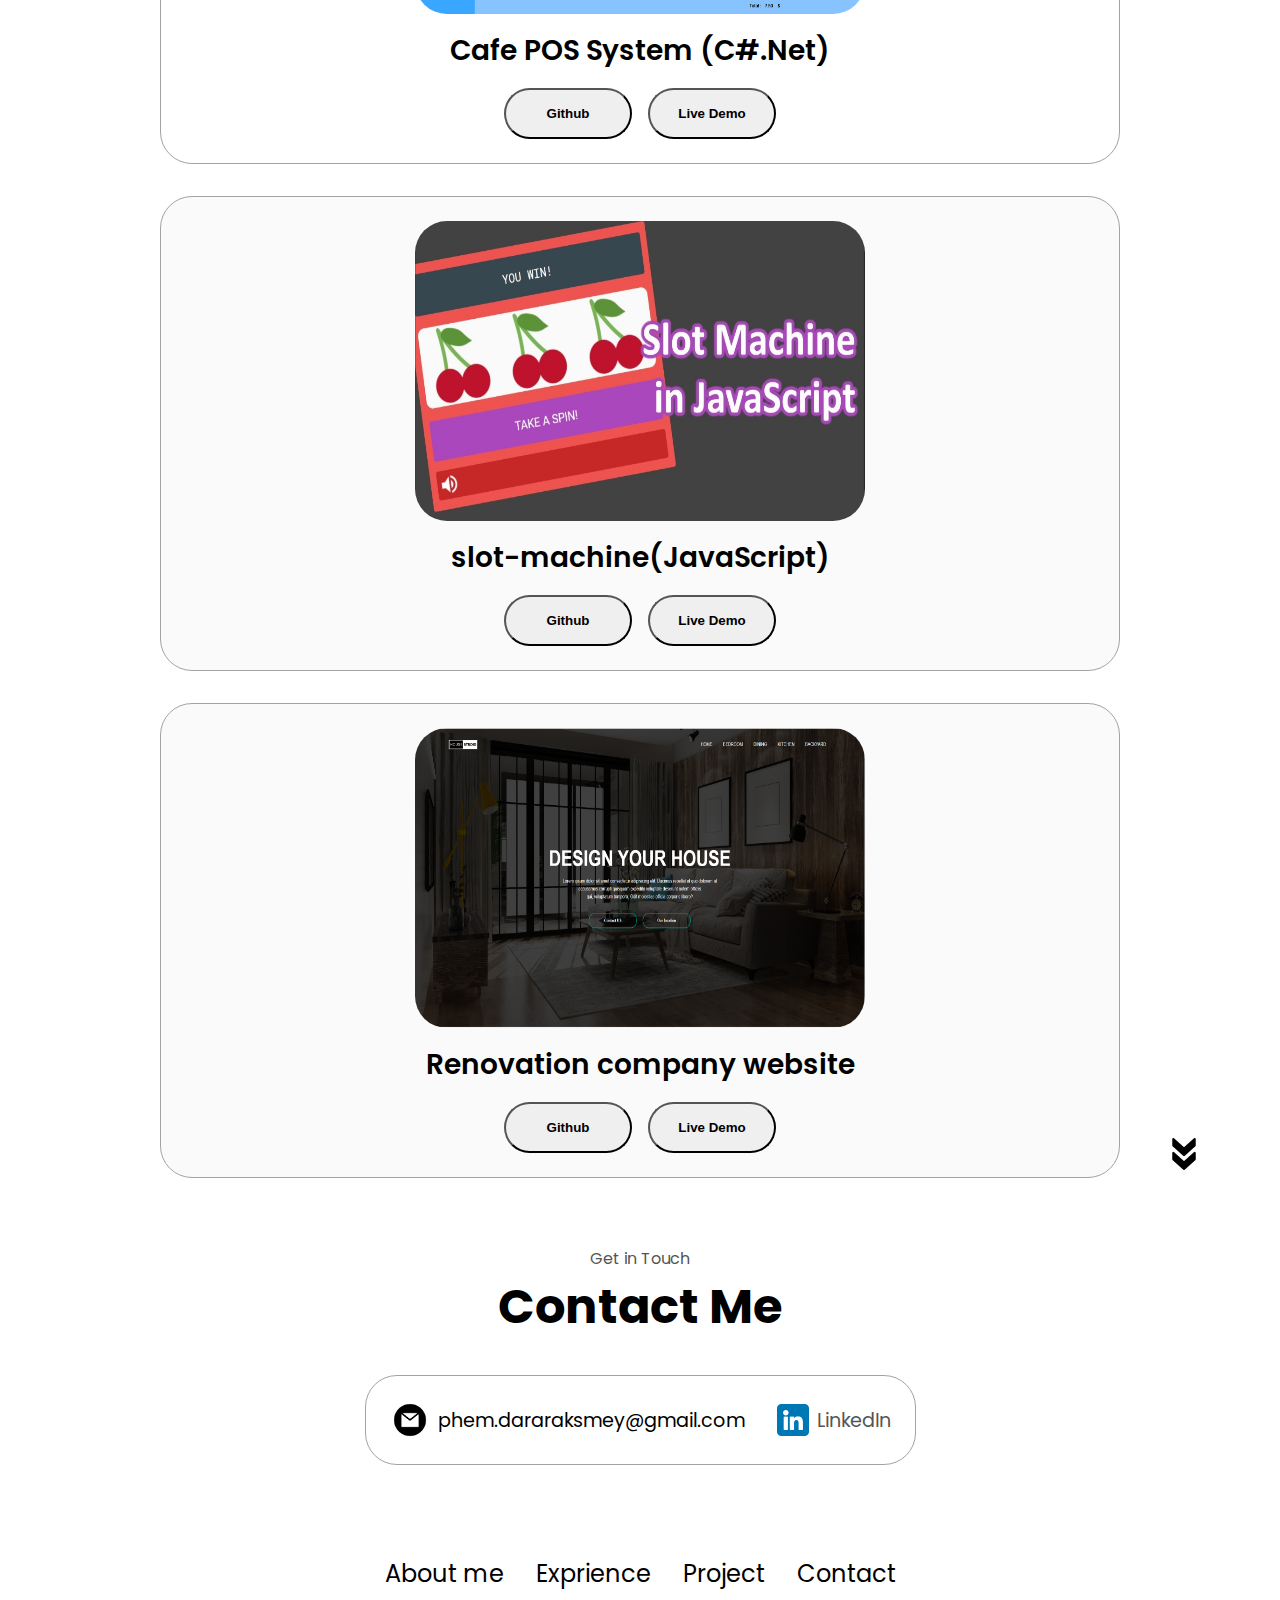
==== commit cf089499: "new update" ====
--- a/index.html
+++ b/index.html
@@ -14,7 +14,7 @@
             <ul class="nav-links">
                 <li><a href="#about">About me</a></li>
                 <li><a href="#experience">Exprience</a></li>
-                <li><a href="#poject">Project</a></li>
+                <li><a href="#project">Project</a></li>
                 <li><a href="#contact">Contact</a></li>
             </ul>
         </div>
@@ -39,19 +39,19 @@
   </nav>
   <section id = "profile">
         <div class="section__pic-container">
-            <img src="../Media/profile.jpg" alt="PHEM Dararaksmey profile image">
+            <img src="./profile.jpg" alt="PHEM Dararaksmey profile image">
         </div>
         <div class="section__text">
             <p class="section__text__p1">Hello , I'm,</p>
             <h1 class="title">Dararaksmey</h1>
             <p class="section__text__p2">Software Developer</p>
                 <div class="btn-container">
-                    <button class="btn btn_Download-cv "onclick="window.open('../Media/PHEM Dararaksmey CV.pdf')">Download CV</button>
+                    <button class="btn btn_Download-cv "onclick="window.open('./PHEM Dararaksmey CV.pdf')">Download CV</button>
                     <button class="btn btn_Contact-me "onclick="window.open('#contact')">Contact Me</button>
                 </div>    
                 <div id="socials-container">
-                    <img src="../Media/linkin-icon.png" alt="My linkin profile" class="icon" onclick="location.href ='https://www.linkedin.com/'">
-                    <img src="../Media/github-icon.png" alt="My github profile" class="icon" onclick="location.href ='https://github.com/PHEM-Dararaksmey'">
+                    <img src="./linkin-icon.png" alt="My linkin profile" class="icon" onclick="location.href ='https://www.linkedin.com/'">
+                    <img src="./github-icon.png" alt="My github profile" class="icon" onclick="location.href ='https://github.com/PHEM-Dararaksmey'">
                 </div>
         </div>
   </section>
@@ -61,7 +61,7 @@
         <div class="section-container">
           <div class="section__pic-container">
             <img
-              src="../Media/about profile.jpg"
+              src="./about profile.jpg"
               alt="Profile picture"
               class="about-pic"
             />
@@ -70,7 +70,7 @@
             <div class="about-containers">
               <div class="details-container">
                 <img
-                  src="../Media/Exprience icon.png"
+                  src="./Exprience icon.png"
                   alt="Experience icon"
                   class="icon"
                 />
@@ -81,7 +81,7 @@
               </div>
               <div class="details-container">
                 <img
-                  src="../Media/Education icon.png"
+                  src="./Education icon.png"
                   alt="Education icon"
                   class="icon"
                 />
@@ -102,7 +102,7 @@
           </div>
         </div>
         <img
-          src="../Media/arrow icon.png"
+          src="./arrow icon.png"
           alt="Arrow icon"
           class="icon arrow"
           onclick="location.href='./#experience'"
@@ -117,21 +117,21 @@
             <h2 class="experience-sub-title">Frontend Development</h2>
             <div class="article-container">
               <article>
-                <img src="../Media/checkmark.png" alt="Experience icon" class="icon">
+                <img src="./checkmark.png" alt="Experience icon" class="icon">
                 <div>
                   <h3>HTML</h3>
                   <p>Experience</p>
                 </div>
             </article>
               <article>
-                <img src="../Media/checkmark.png" alt="Experience icon" class="icon">
+                <img src="./checkmark.png" alt="Experience icon" class="icon">
                 <div>
                   <h3>CSS</h3>
                   <p>Intermediate</p>
                 </div>
             </article>
               <article>
-                <img src="../Media/checkmark.png" alt="Experience icon" class="icon">
+                <img src="./checkmark.png" alt="Experience icon" class="icon">
                 <div>
                   <h3>JavaScript</h3>
                   <p>Basic</p>
@@ -145,7 +145,7 @@
                 </div>
             </article> -->
             <article>
-              <img src="../Media/checkmark.png" alt="Experience icon" class="icon">
+              <img src="./checkmark.png" alt="Experience icon" class="icon">
               <div>
                 <h3>Git</h3>
                 <p>Basic</p>
@@ -157,37 +157,37 @@
             <h2 class="experience-sub-title">Software Development</h2>
             <div class="article-container">
               <article>
-                <img src="../Media/checkmark.png" alt="Experience icon" class="icon">
+                <img src="./checkmark.png" alt="Experience icon" class="icon">
                 <div>
                   <h3>C/C++</h3>
                   <p>Intermediate</p>
                 </div>
             </article>
               <article>
-                <img src="../Media/checkmark.png" alt="Experience icon" class="icon">
+                <img src="./checkmark.png" alt="Experience icon" class="icon">
                 <div>
                   <h3>C#</h3>
                   <p>Intermediate</p>
                 </div>
             </article>
               <article>
-                <img src="../Media/checkmark.png" alt="Experience icon" class="icon">
+                <img src="./checkmark.png" alt="Experience icon" class="icon">
                 <div>
                   <h3>Python</h3>
                   <p>Intermediate</p>
                 </div>
             </article>
               <article>
-                <img src="../Media/checkmark.png" alt="Experience icon" class="icon">
+                <img src="./checkmark.png" alt="Experience icon" class="icon">
                 <div>
                   <h3>Java</h3>
                   <p>Basic</p>
                 </div>
             </article>
             <article>
-              <img src="../Media/checkmark.png" alt="Experience icon" class="icon">
+              <img src="./checkmark.png" alt="Experience icon" class="icon">
               <div>
-                <h3>SQL sever</h3>
+                <h3>SQL sever</h3>                           
                 <p>Basic</p>
               </div>
              </article>
@@ -196,7 +196,7 @@
         </div>
       </div>
       <img
-      src="../Media/arrow icon.png"
+      src="./arrow icon.png"
       alt="Arrow icon"
       class="icon arrow"
       onclick="location.href='./#poject'"
@@ -209,7 +209,7 @@
         <div class="about-containers">
           <div class="details-container">
             <div class="article-container">
-              <img src="../Media/Cafe Shop POS.png" alt="Cafe POS System" class="project-img">
+              <img src="./Cafe Shop POS.png" alt="Cafe POS System" class="project-img">
             </div>
             <h2 class="experience-sub-title project-title">Cafe POS System (C#.Net)</h2>
             <div class="btn-container">
@@ -229,7 +229,7 @@
           </div>
           <div class="details-container color-container">
             <div class="article-container">
-              <img src="../Media/Slot machines.png" 
+              <img src="./Slot machines.png" 
               alt="Project 2" 
               class="project-img">  
             </div>
@@ -251,7 +251,7 @@
           </div>
           <div class="details-container color-container">
             <div class="article-container">
-              <img src="../Media/Re.png" 
+              <img src="./Re.png" 
               alt="Project 3" 
               class="project-img">  
             </div>
@@ -274,12 +274,38 @@
         </div>
       </div>
       <img
-        src="../Media/arrow icon.png"
+        src="./arrow icon.png"
         alt="Arrow icon"
         class="icon arrow"
-        onclick="location.href='./#contact'"
+        onclick="location.href='./#project'"
       />
     </section>
+    <section id ="contact">
+      <p class="section__text__p1">Get in Touch</p>
+      <h1 class="title">Contact Me</h1>
+      <div class="contact-info-upper-container">
+        <div class="contact-info-container">
+          <img src="./email.png" alt="Email icon" class="icon contact-icon email-icon">
+          <p><a href="mailto:phem.dararaksmey@gmail.com">phem.dararaksmey@gmail.com</a></p>
+        </div>
+        <div class="contact-info-container">
+          <img src="./linkin-icon.png" alt="LinkedIn icon" class="icon contact-icon">
+          <p><a href="https://www.linkedin.com"></a>LinkedIn</p>
+        </div>
+      </div>
+    </section>
     <script src="script.js"></script>
+    <footer>
+      <nav>
+        <div class="nav-links-container">
+            <ul class="nav-links">
+                <li><a href="#about">About me</a></li>
+                <li><a href="#experience">Exprience</a></li>
+                <li><a href="#project">Project</a></li>
+                <li><a href="#contact">Contact</a></li>
+            </ul>
+        </div>
+      </nav>
+    </footer>
 </body>
 </html>--- a/style.css
+++ b/style.css
@@ -369,3 +369,43 @@
   color: black;
   border-color: rgb(163, 163, 163);
 }
+/* CONTACT */
+#contact{
+  display: flex;
+  justify-content: center;
+  flex-direction: column;
+  height: 70vh;
+}
+.contact-info-upper-container{
+  display: flex;
+  justify-content: center;
+  border-radius: 2rem;
+  border: rgb(53,53,53)0.1rem solid;
+  border-color: rgb(163, 163, 163);
+  background: (250,250,250);
+  margin: 2rem auto;
+  padding: 0.5rem;
+}
+.contact-info-container{
+  display: flex;
+  align-items: center;
+  justify-content: center;
+  gap: 0.5rem;
+  margin: 1rem;
+}
+.contact-info-container p{
+  font-size: larger;
+}
+.contact-icon{
+ cursor: default;
+}
+.email-icon{
+  height: 2.5rem;
+}
+footer{
+  height: 26vh;
+  margin: 0 1rem;
+}
+footer p {
+  text-align: center;
+}--- a/muit-madie.css
+++ b/muit-madie.css
@@ -1,9 +1,104 @@
-@media screen and (max-width:1200px) {
-    #desktop-nav{
-        display: none;
+@media screen and (max-width: 1400px) {
+    #profile {
+      height: 83vh;
+      margin-bottom: 6rem;
     }
-    #hamburger-nav{
-        display: flex;
+    .about-containers {
+      flex-wrap: wrap;
     }
-    
-}+    #contact,
+    #projects {
+      height: fit-content;
+    }
+  }
+  
+  @media screen and (max-width: 1200px) {
+    #desktop-nav {
+      display: none;
+    }
+    #hamburger-nav {
+      display: flex;
+    }
+    #experience,
+    .experience-details-container {
+      margin-top: 2rem;
+    }
+    #profile,
+    .section-container {
+      display: block;
+    }
+    .arrow {
+      display: none;
+    }
+    section,
+    .section-container {
+      height: fit-content;
+    }
+    section {
+      margin: 0 5%;
+    }
+    .section__pic-container {
+      width: 275px;
+      height: 275px;
+      margin: 0 auto 2rem;
+    }
+    .about-containers {
+      margin-top: 0;
+    }
+  }
+  
+  @media screen and (max-width: 600px) {
+    #contact,
+    footer {
+      height: 40vh;
+    }
+    #profile {
+      height: 83vh;
+      margin-bottom: 0;
+    }
+    article {
+      font-size: 1rem;
+    }
+    footer nav {
+      height: fit-content;
+      margin-bottom: 2rem;
+    }
+    .about-containers,
+    .contact-info-upper-container,
+    .btn-container {
+      flex-wrap: wrap;
+    }
+    .contact-info-container {
+      margin: 0;
+    }
+    .contact-info-container p,
+    .nav-links li a {
+      font-size: 1rem;
+    }
+    .experience-sub-title {
+      font-size: 1.25rem;
+    }
+    .logo {
+      font-size: 1.5rem;
+    }
+    .nav-links {
+      flex-direction: column;
+      gap: 0.5rem;
+      text-align: center;
+    }
+    .section__pic-container {
+      width: auto;
+      height: 46vw;
+      justify-content: center;
+    }
+    .section__text__p2 {
+      font-size: 1.25rem;
+    }
+    .title {
+      font-size: 2rem;
+    }
+    .text-container {
+      text-align: justify;
+    }
+  }
+  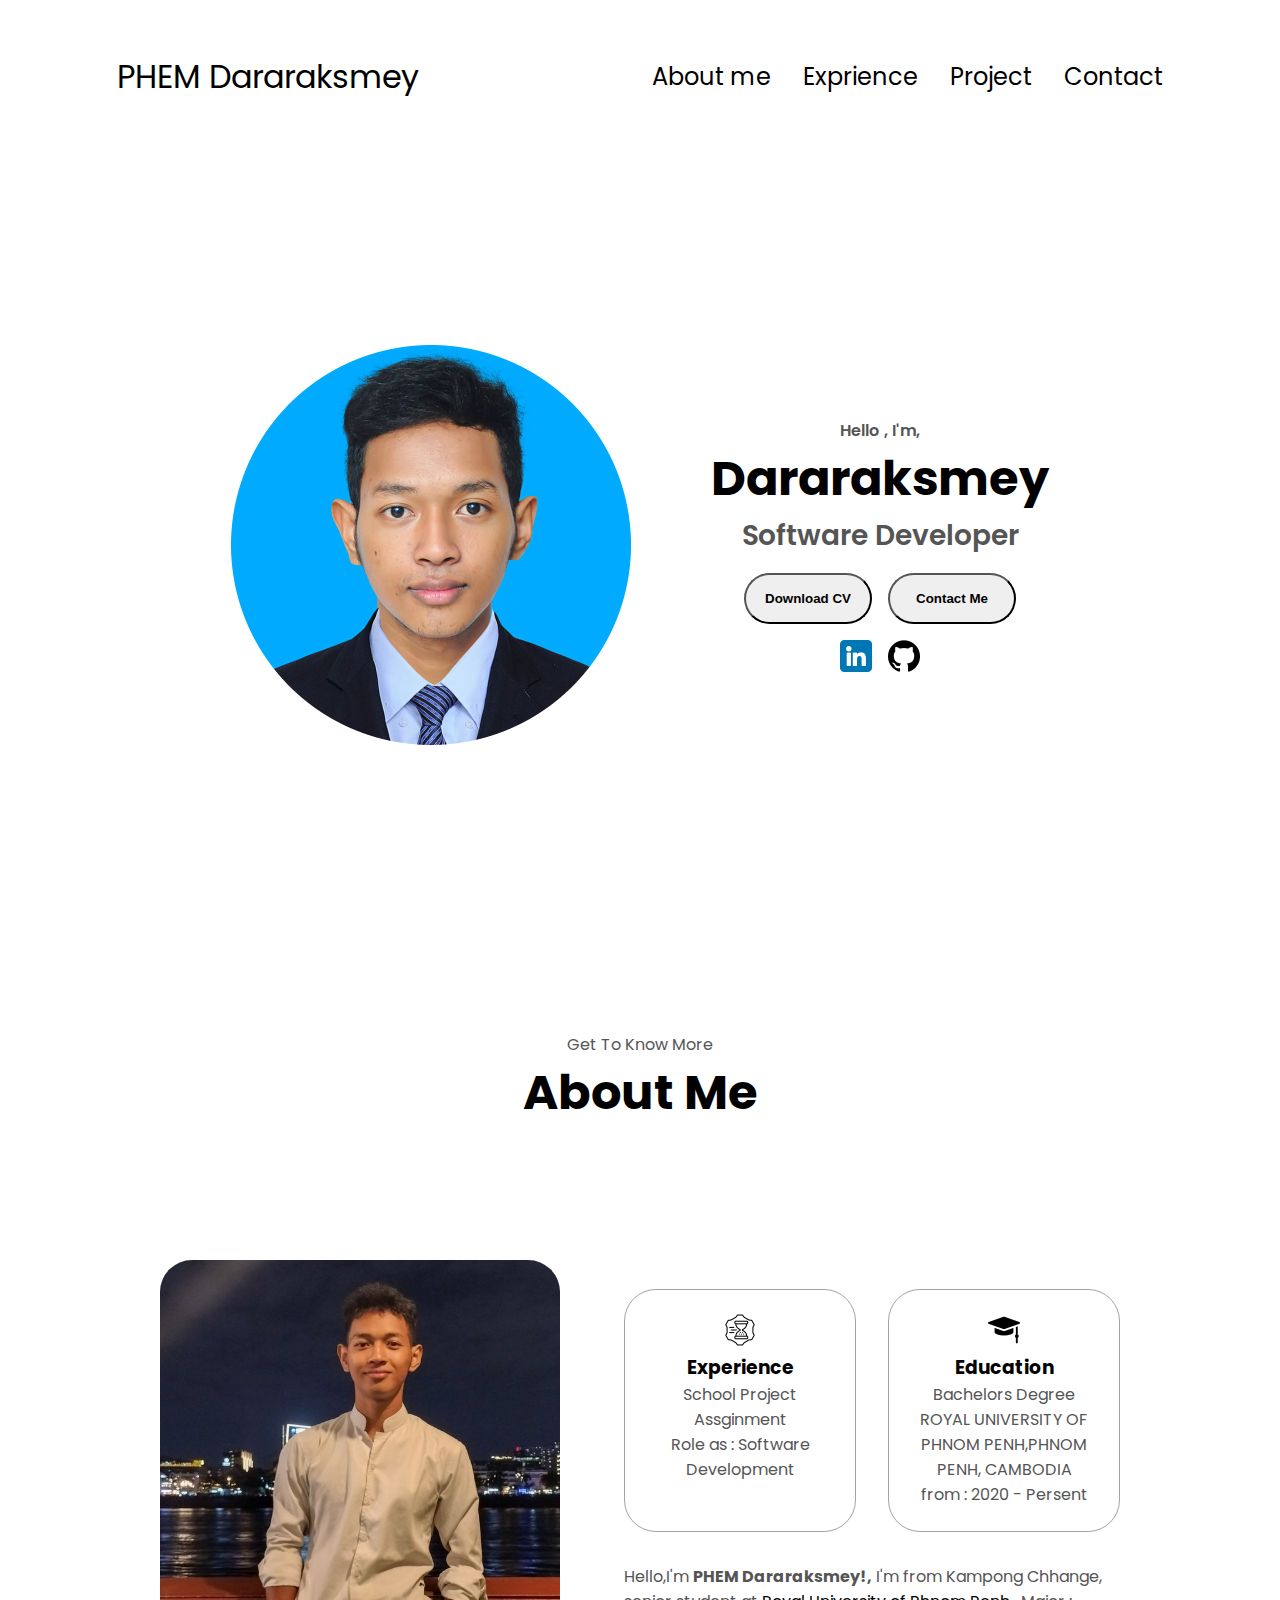
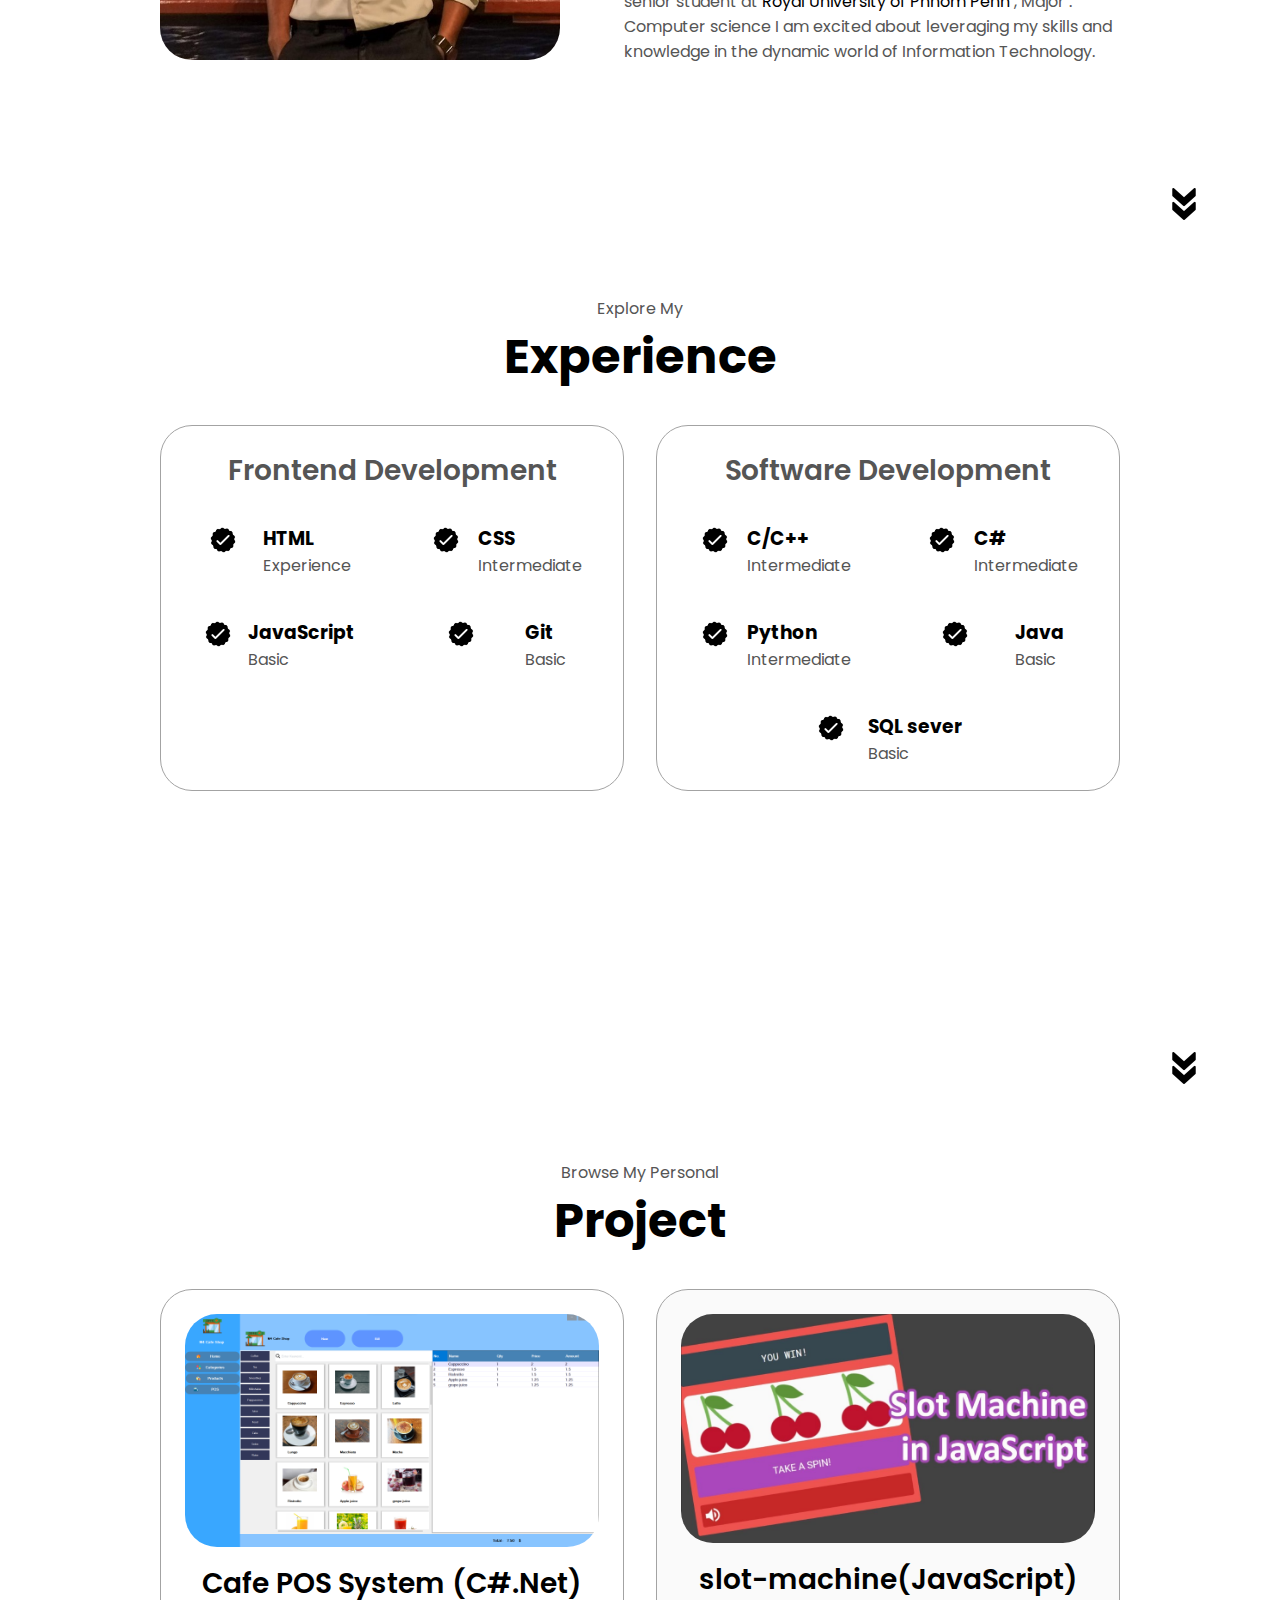
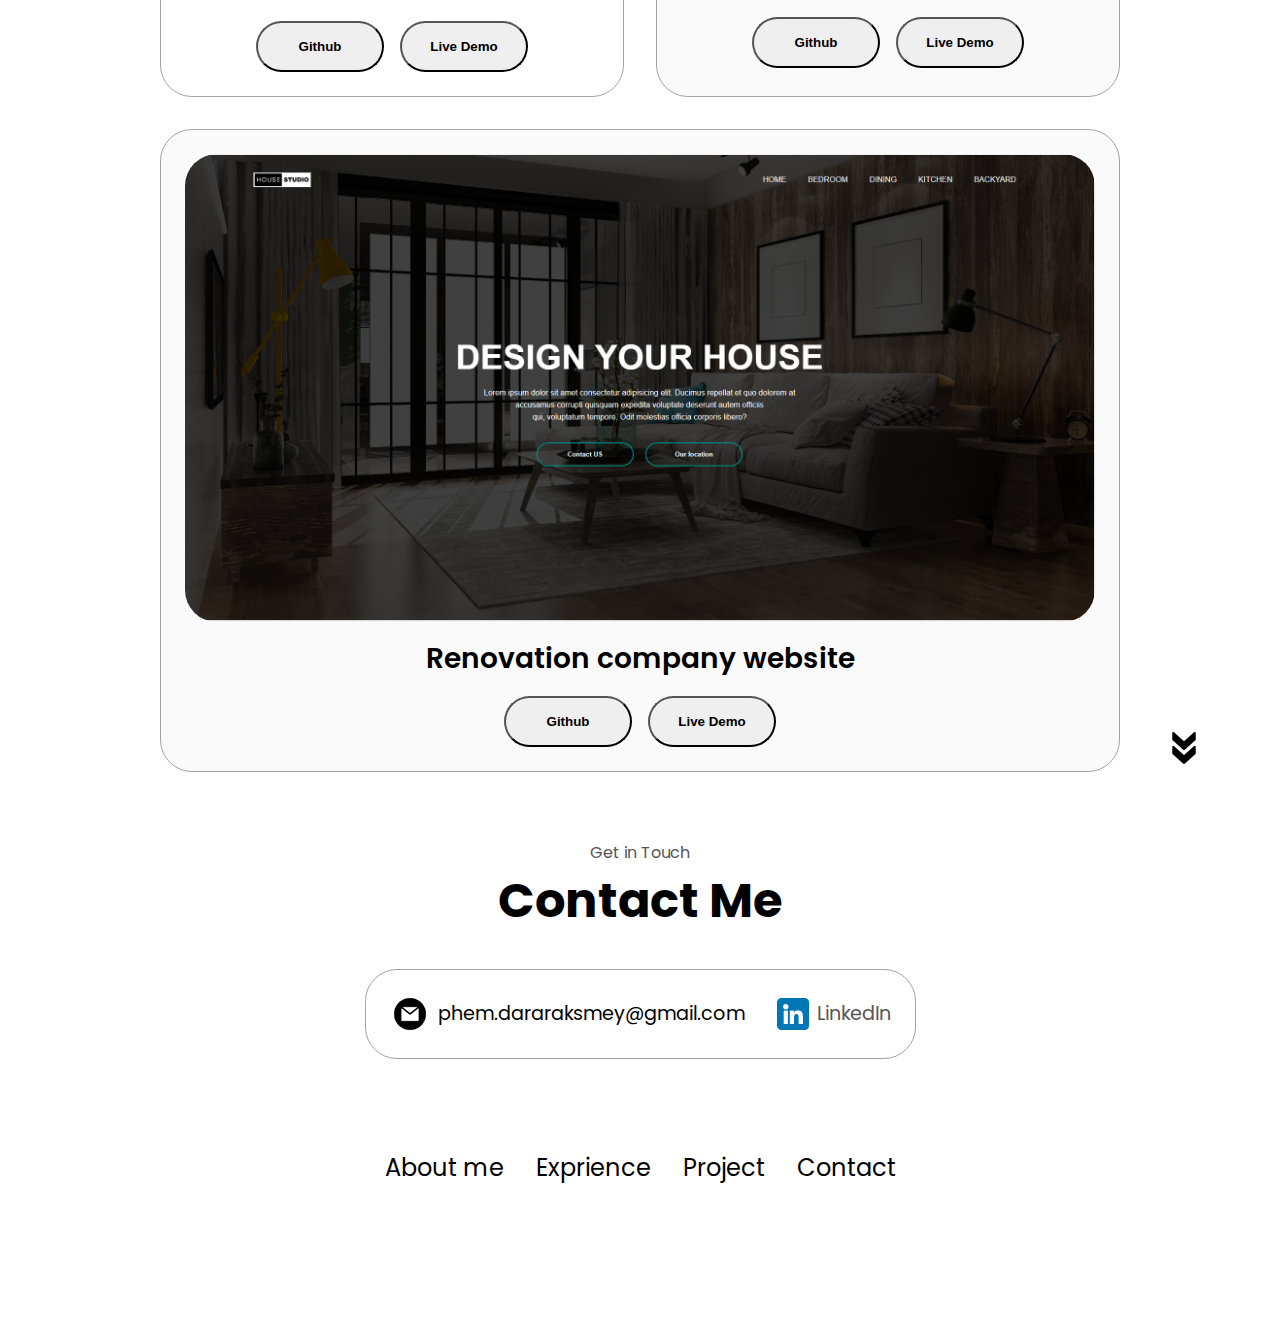
==== commit a0828d82: "Demo POS system" ====
--- a/index.html
+++ b/index.html
@@ -6,6 +6,14 @@
     <title>Phem Dararaksmey Portfolio</title>
     <link rel="stylesheet" href="./style.css">
     <link rel="stylesheet" href="./muit-madie.css">
+    <link rel="icon" href="./cv icon.png" type="image/png" sizes="32x32">
+    <!-- For modern browsers -->
+    <link rel="icon" type="image/png" sizes="16x16" href="./cv icon.png">
+    <link rel="icon" type="image/png" sizes="32x32" href="./cv icon.png">
+    <!-- For Internet Explorer -->
+    <link rel="icon" type="image/x-icon" sizes="16x16" href="./cv icon.png">
+
+
 </head>
 <body>
   <nav id="desktop-nav">
@@ -221,7 +229,7 @@
               </button>
               <button
               class="btn btn-LiveDemo" 
-              onclick="location.href='https://www.youtube.com/channel/UCWuFyLzy_G9qHknCTqGNP5g'"
+              onclick="location.href='https://youtu.be/4iPNtSksD3w'"
               >
               Live Demo
               </button>
--- a/style.css
+++ b/style.css
@@ -358,8 +358,9 @@
 }
 .project-img{
   border-radius: 2rem;
-  width:  450px;
-  height: 300px;
+  width:  100%;
+  height: 100%;
+  object-fit: cover;
 }
 .project-title{
   margin: 1rem;
